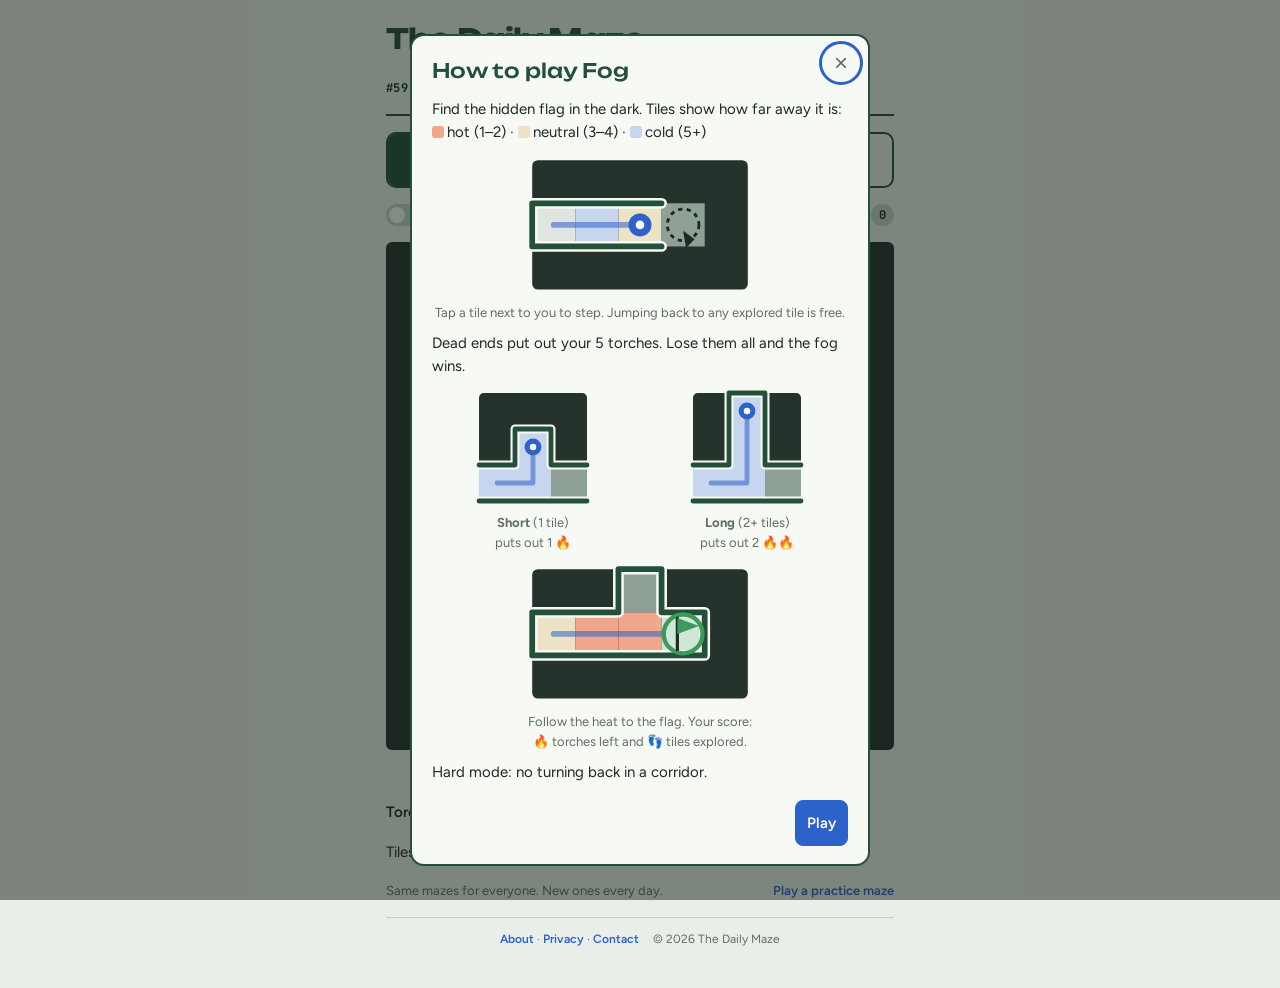
==== index.html @ 12179e70 "Trail: no fork stones; your last try stays on the board as a dashed line Fork circles still appear o" ====
<!doctype html>
<html lang="en">
<head>
<meta charset="utf-8">
<meta name="viewport" content="width=device-width,initial-scale=1,viewport-fit=cover">
<title>The Daily Maze</title>
<meta name="description" content="Two new maze puzzles every day: find the hidden flag in the fog, and the hidden trail in 6 tries. Free, no sign-up.">
<link rel="canonical" href="https://www.thedailymaze.com/">
<meta name="theme-color" content="#24503a">
<link rel="icon" href="favicon.svg" type="image/svg+xml">
<link rel="icon" href="favicon-32.png" type="image/png" sizes="32x32">
<link rel="apple-touch-icon" href="apple-touch-icon.png">
<link rel="manifest" href="site.webmanifest">
<meta property="og:type" content="website">
<meta property="og:site_name" content="The Daily Maze">
<meta property="og:title" content="The Daily Maze">
<meta property="og:description" content="Two new maze puzzles every day: Fog and Trail.">
<meta property="og:url" content="https://www.thedailymaze.com/">
<meta property="og:image" content="https://www.thedailymaze.com/og-image.png?v=2">
<meta property="og:image:width" content="1200">
<meta property="og:image:height" content="630">
<meta property="og:image:alt" content="The Daily Maze: two small boards, Fog (find the hidden flag) and Trail (find the hidden trail)">
<meta name="twitter:card" content="summary_large_image">
<style>:root{color-scheme:light;box-sizing:border-box;padding-top:env(safe-area-inset-top,0px);padding-bottom:env(safe-area-inset-bottom,0px)}html{scroll-padding-top:env(safe-area-inset-top,0px)}body{margin:0;padding:0;font:14px -apple-system,BlinkMacSystemFont,sans-serif;background:#fff;color:#000}img{max-width:100%}[hidden]:not([hidden=until-found i]){display:none!important}</style>
<link rel="preload" href="/fonts/figtree-latin-400-normal.woff2" as="font" type="font/woff2" crossorigin>
<link rel="preload" href="/fonts/unbounded-latin-700-normal.woff2" as="font" type="font/woff2" crossorigin>
<link rel="stylesheet" href="/fonts/fonts.css">
<style>
/* Layout: one narrow play column, a hedge-maze board as the centerpiece, controls and guess log stacked beneath */
:root {
  --bg: #e9eee8;
  --panel: #f7f9f5;
  --ink: #1b2a24;
  --muted: #5e6f66;
  --grid: #c3cec6;
  --hedge: #24503a;
  --route: #2c62c9;
  --hit: #3d9a5b;
  --hit-soft: #cfe8d5;
  --near: #c99a1c;
  --near-soft: #f3e4b4;
  --miss: #8b9a91;
  --miss-soft: #d9e0db;
  --bad: #c2463b;
  --fog: #26332d;
  --glimpse: #8fa197;
  --alt: #7d5fd0;
  --alt-soft: #e2daf6;
  --wrong: #dd7230;
  --wrong-soft: #ffc994;
  --partial: #e3a63b;
  --hot: #f2a68a;
  --neutral: #ece2c6;
  --scrim: rgba(18, 28, 23, 0.5);
  --start: #dfe5e0;
  --cold: #c6d6ee;
  --font-display: "Unbounded", "Arial Black", system-ui, sans-serif;
  --font-body: "Figtree", system-ui, -apple-system, "Segoe UI", sans-serif;
  --font-data: "JetBrains Mono", ui-monospace, "SFMono-Regular", Menlo, monospace;
}
@media (prefers-color-scheme: dark) {
  :root:not([data-theme="light"]) {
    --bg: #101613; --panel: #19221d; --ink: #e2eae4; --muted: #93a59a; --grid: #34433a;
    --hedge: #8fcaa2; --route: #6c9dff; --hit: #4fb46e; --hit-soft: #1f4029; --near: #e2b845;
    --near-soft: #47391a; --miss: #66766c; --miss-soft: #28322c; --bad: #e86a5f; --fog: #070a08; --glimpse: #3a4a40; --alt: #a58cf0; --alt-soft: #3a2f5a; --wrong: #f08a45; --wrong-soft: #a34f0f; --partial: #e6b04f; --hot: #7a2f1c; --neutral: #4d4733; --cold: #1f3350; --start: #55635a; --scrim: rgba(0, 0, 0, 0.65); color-scheme: dark;
  }
}
:root[data-theme="dark"] {
  --bg: #101613; --panel: #19221d; --ink: #e2eae4; --muted: #93a59a; --grid: #34433a;
  --hedge: #8fcaa2; --route: #6c9dff; --hit: #4fb46e; --hit-soft: #1f4029; --near: #e2b845;
  --near-soft: #47391a; --miss: #66766c; --miss-soft: #28322c; --bad: #e86a5f; --fog: #070a08; --glimpse: #3a4a40; --alt: #a58cf0; --alt-soft: #3a2f5a; --wrong: #f08a45; --wrong-soft: #a34f0f; --partial: #e6b04f; --hot: #7a2f1c; --neutral: #4d4733; --cold: #1f3350; --start: #55635a; --scrim: rgba(0, 0, 0, 0.65); color-scheme: dark;
}
* { box-sizing: border-box; }
html, button { touch-action: manipulation; } /* no double-tap zoom, so quick taps register */
body { background: var(--bg); color: var(--ink); font-family: var(--font-body); font-size: 15px; line-height: 1.5; }
.wrap { max-width: 540px; margin: 0 auto; padding-inline: 16px; padding-block: 18px 40px; display: flex; flex-direction: column; gap: 16px; }
.top { display: flex; align-items: baseline; justify-content: space-between; gap: 12px; flex-wrap: wrap; border-bottom: 2px solid var(--hedge); padding-bottom: 10px; }
.brand { font-family: var(--font-display); font-weight: 700; font-size: 28px; letter-spacing: -0.02em; margin: 0; color: var(--hedge); }
.meta { font-family: var(--font-data); font-size: 12px; color: var(--muted); letter-spacing: 0.04em; text-transform: uppercase; }
.meta b { color: var(--ink); }
.modes { display: grid; grid-template-columns: 1fr 1fr; gap: 0; border: 2px solid var(--hedge); border-radius: 10px; overflow: hidden; }
.modes button { font: inherit; font-weight: 600; padding: 10px 8px; border: 0; background: transparent; color: var(--ink); cursor: pointer; display: flex; flex-direction: column; align-items: center; gap: 0; line-height: 1.2; }
.modes button small { font-weight: 400; color: var(--muted); font-size: 12px; }
.modes button[aria-selected="true"] { background: var(--hedge); color: var(--bg); }
.modes button[aria-selected="true"] small { color: var(--bg); opacity: .8; }
.modes button + button { border-left: 2px solid var(--hedge); }
.board-wrap { position: relative; width: 100%; }
.boardbar { display: flex; justify-content: flex-end; align-items: center; gap: 8px; margin: 0 0 6px; font-size: 13px; color: var(--muted); }
.boardbar .len { margin-right: 0; }
canvas { display: block; width: 100%; height: auto; aspect-ratio: 1; max-width: 100%; touch-action: none; border-radius: 6px; cursor: pointer; }
.status { font-size: 15px; min-height: 24px; display: flex; justify-content: space-between; gap: 10px; flex-wrap: wrap; align-items: baseline; }
.status .hint { color: var(--muted); font-size: 13px; }
.num { font-family: var(--font-data); font-variant-numeric: tabular-nums; font-weight: 700; }
.controls { display: flex; gap: 8px; flex-wrap: wrap; }
.btn { font: inherit; font-weight: 600; font-size: 14px; padding: 9px 14px; border-radius: 8px; border: 1.5px solid var(--grid); background: var(--panel); color: var(--ink); cursor: pointer; }
.btn:hover:not(:disabled) { border-color: var(--hedge); }
.btn.primary { background: var(--route); border-color: var(--route); color: #fff; margin-left: auto; }
.btn:disabled { opacity: .45; cursor: not-allowed; }
button:focus-visible, summary:focus-visible { outline: 3px solid var(--route); outline-offset: 2px; }
.meter { flex: 1 1 200px; display: flex; flex-direction: column; gap: 4px; }
.lanterns { display: inline-flex; gap: 6px; align-items: center; font-weight: 600; }
.lan { font-size: 18px; line-height: 1; display: inline-block; }
.lan.out { filter: grayscale(1); opacity: .3; }
/* a torch that just burned flickers, then goes dark */
.lan.flicker { animation: lanFlicker 0.9s ease-out forwards; }
@keyframes lanFlicker {
  0% { filter: none; opacity: 1; transform: scale(1.15); }
  20% { filter: grayscale(1); opacity: .3; transform: scale(1); }
  35% { filter: none; opacity: 1; }
  55% { filter: grayscale(1); opacity: .3; }
  70% { filter: none; opacity: .7; }
  100% { filter: grayscale(1); opacity: .3; }
}
@media (prefers-reduced-motion: reduce) { .lan.flicker { animation: none; } }
.guesses { list-style: none; margin: 0; padding: 0; display: flex; flex-direction: column; align-items: center; gap: 5px; }
.guesses li { display: flex; padding: 3px; border-radius: 8px; cursor: pointer; border: 2px solid transparent; }
.guesses li.blank { cursor: default; }
.guesses li.sel { border-color: var(--route); }
.forks { display: flex; flex-wrap: wrap; justify-content: center; gap: 4px; min-width: 0; }
.fk { width: 36px; height: 36px; flex: none; border-radius: 50%; display: grid; place-items: center; font-family: var(--font-data); font-size: 11px; font-weight: 700; color: var(--panel); background: var(--miss); }
.fk { font-size: 15px; }
.fk.n { color: var(--muted); }
.fk.g { background: var(--hit); } .fk.x { background: var(--partial); } .fk.n { background: transparent; box-shadow: inset 0 0 0 3px var(--muted); }
.guesses li { align-items: center; gap: 10px; }
.len { font-family: var(--font-data); font-size: 12px; font-weight: 700; padding: 2px 8px; border-radius: 999px; background: var(--grid); color: var(--ink); margin-right: 6px; white-space: nowrap; }
.len.ok { background: var(--hit); color: var(--panel); } .len.over { background: var(--wrong); color: var(--panel); }
.turns { font-family: var(--font-data); font-size: 12px; color: var(--muted); min-width: 64px; }
.rowkey { text-align: center; font-size: 13px; color: var(--muted); margin: 4px 0 8px; }
.rowkey .key { vertical-align: -1px; }
.fin { width: 28px; height: 36px; flex: none; display: grid; place-items: center; color: var(--muted); opacity: .45; }
.fin svg { width: 22px; height: 26px; } .fin.on { color: var(--hit); opacity: 1; } .fin.empty { opacity: .2; }
.fk.cur { background: var(--route); }
.fk.empty { background: transparent; box-sizing: border-box; border: 2px dashed var(--grid); }
.legend { display: flex; gap: 6px 14px; flex-wrap: wrap; justify-content: center; font-size: 13px; color: var(--muted); }
.legend span { display: inline-flex; align-items: center; }
.dashkey { width: 22px; height: 10px; margin-right: 4px; color: var(--muted); }
.row { display: flex; gap: 8px; align-items: center; flex-wrap: wrap; }
.copied { font-size: 13px; color: var(--hit); }
details { background: var(--panel); border-radius: 10px; padding: 10px 14px; }
summary { cursor: pointer; font-weight: 600; }
details p, details ul { margin: 8px 0 0; color: var(--ink); }
details ul { padding-left: 18px; }
.key { display: inline-block; width: 12px; height: 12px; border-radius: 3px; vertical-align: -1px; margin-right: 4px; }
.foot { display: flex; justify-content: space-between; align-items: center; gap: 10px; flex-wrap: wrap; font-size: 13px; color: var(--muted); }
.sitefoot { display: flex; flex-wrap: wrap; justify-content: center; gap: 2px 14px; text-align: center; font-size: 12px; color: var(--muted); padding-top: 12px; border-top: 1px solid var(--grid); }
.sitefoot a { color: var(--route); font-weight: 600; text-decoration: none; }
.sitefoot a:hover { text-decoration: underline; }
.linkbtn { font: inherit; background: none; border: 0; color: var(--route); cursor: pointer; padding: 0; font-weight: 600; }
.tester { display: flex; flex-direction: column; gap: 8px; background: var(--panel); border-radius: 10px; padding: 10px 14px; font-size: 13px; }
.tester-label { color: var(--muted); }
.modal { position: fixed; inset: 0; z-index: 10; background: var(--scrim); display: flex; align-items: center; justify-content: center;
  padding: max(16px, env(safe-area-inset-top, 0px)) 16px max(16px, env(safe-area-inset-bottom, 0px)); }
.modal-card { position: relative; background: var(--panel); color: var(--ink); border-radius: 14px; border: 2px solid var(--hedge);
  max-width: 460px; width: 100%; max-height: 100%; overflow-y: auto; padding: 20px 20px 18px; display: flex; flex-direction: column; gap: 10px; }
.modal-card h2 { font-family: var(--font-display); font-size: 20px; font-weight: 500; margin: 0 28px 2px 0; color: var(--hedge); }
.howto p, .howto ul { margin: 0; } .howto { display: flex; flex-direction: column; gap: 10px; } .howto ul { padding-left: 18px; }
.howfig { margin: 0; display: flex; flex-direction: column; gap: 6px; }
.howfig svg { display: block; width: 100%; max-width: 230px; height: auto; margin: 0 auto; }
.howfig figcaption { font-size: 13px; color: var(--muted); text-align: center; text-wrap: balance; }
.howfig figcaption .key { vertical-align: -1px; }
.key.round { border-radius: 50%; } .key.hollow { background: transparent; box-shadow: inset 0 0 0 2px var(--muted); }
.howfig svg text { font-family: var(--font-body); }
.heat-intro { text-wrap: pretty; }
.heat { white-space: nowrap; font-size: clamp(11px, calc((100vw - 80px) / 19.5), 15px); }
@media (max-width: 340px) { .heat { white-space: normal; font-size: 12px; } .heat > span { white-space: nowrap; } }
.heat .key { margin-right: 3px; }
.nw { white-space: nowrap; }
.howfig-row { display: grid; grid-template-columns: 1fr 1fr; gap: 12px; }
.howfig-row svg { max-width: 120px; }
.modal-x { position: absolute; top: 10px; right: 10px; width: 34px; height: 34px; border-radius: 50%; border: 0; background: transparent; color: var(--muted); font-size: 24px; line-height: 1; cursor: pointer; }
.modal-x:hover { color: var(--ink); }
.share { margin: 0; font-family: var(--font-data); font-size: 14px; white-space: pre-wrap; background: var(--bg); padding: 12px; border-radius: 8px; overflow-x: auto; }
.result-btn { margin-left: 0; align-self: center; }
.modal-play { margin: 6px 0 0; align-self: stretch; padding: 11px; font-size: 15px; }
.top-right { display: flex; align-items: center; gap: 12px; flex-wrap: wrap; }
.chip { font: inherit; font-size: 13px; font-weight: 600; padding: 5px 12px; border-radius: 999px; border: 1.5px solid var(--hedge); background: transparent; color: var(--hedge); cursor: pointer; }
.chip[aria-expanded="true"] { background: var(--hedge); color: var(--bg); }
.settings { display: flex; align-items: center; justify-content: space-between; gap: 12px; flex-wrap: wrap; font-size: 14px; }
.toggle { display: inline-flex; align-items: center; gap: 10px; cursor: pointer; font-weight: 600; }
.toggle input { position: absolute; opacity: 0; width: 1px; height: 1px; }
.toggle .track { width: 38px; height: 22px; border-radius: 11px; background: var(--grid); position: relative; transition: background .15s; flex: none; }
.toggle .track::after { content: ""; position: absolute; top: 3px; left: 3px; width: 16px; height: 16px; border-radius: 50%; background: var(--panel); transition: transform .15s; }
.toggle input:checked + .track { background: var(--route); }
.toggle input:checked + .track::after { transform: translateX(16px); }
.toggle input:focus-visible + .track { outline: 3px solid var(--route); outline-offset: 2px; }
.toggle input:disabled + .track { opacity: .5; }
.settings .note { color: var(--muted); font-size: 13px; flex-basis: 100%; }
.settings .boardbar { margin: 0; }
.stats { background: var(--panel); border: 2px solid var(--hedge); border-radius: 10px; padding: 14px; display: flex; flex-direction: column; gap: 14px; }
.stats h2 { font-family: var(--font-display); font-size: 16px; font-weight: 500; margin: 0; }
.tiles { display: grid; grid-template-columns: repeat(4, 1fr); gap: 8px; text-align: center; }
.tiles div { display: flex; flex-direction: column; gap: 2px; }
.tiles .num { font-size: 26px; line-height: 1.1; }
.routecmp { display: grid; grid-template-columns: 1fr 1fr; gap: 8px; text-align: center; }
.routecmp div { display: flex; flex-direction: column; gap: 2px; padding: 4px 0; }
.routecmp .best .num { color: var(--hit); }
.routecmp { border-top: 1px solid var(--grid); padding-top: 10px; }
.routecmp .num { font-family: var(--font-data); font-size: 30px; font-weight: 700; line-height: 1.1; }
.routecmp span:last-child { font-size: 11px; color: var(--muted); text-transform: uppercase; letter-spacing: .06em; }
.tiles span:last-child { font-size: 11px; color: var(--muted); text-transform: uppercase; letter-spacing: .06em; }
.dist { display: flex; flex-direction: column; gap: 4px; }
.dist-row { display: grid; grid-template-columns: 16px 1fr; gap: 8px; align-items: center; font-family: var(--font-data); font-size: 12px; }
.dist-row i { display: block; height: 18px; min-width: 22px; border-radius: 3px; background: var(--grid); color: var(--ink); font-style: normal; text-align: right; padding-right: 6px; line-height: 18px; font-weight: 700; }
.dist-row.today i { background: var(--hit); color: #fff; }
@media (prefers-reduced-motion: reduce) { .toggle .track, .toggle .track::after { transition: none; } }
</style>
<script data-goatcounter="https://parthshah93.goatcounter.com/count" async src="https://gc.zgo.at/count.js"></script>
</head>
<body>

<div class="wrap">
  <header class="top">
    <h1 class="brand">The Daily Maze</h1>
    <div class="top-right">
      <div class="meta" id="meta"></div>
      <button class="chip" id="howBtn">How to play</button>
      <button class="chip" id="statsBtn" aria-expanded="false" aria-controls="stats">Stats</button>
    </div>
  </header>

  <section class="stats" id="stats" hidden>
    <h2 id="statsTitle">Trail stats</h2>
    <div class="tiles">
      <div><span class="num" id="stPlayed">0</span><span>Played</span></div>
      <div><span class="num" id="stWin">0</span><span>Win %</span></div>
      <div><span class="num" id="stStreak">0</span><span>Streak</span></div>
      <div><span class="num" id="stMax">0</span><span>Best streak</span></div>
    </div>
    <span class="tester-label" id="stDistLabel">Tries to solve</span>
    <div class="dist" id="stDist"></div>
  </section>

  <nav class="modes" role="tablist" aria-label="Game mode">
    <button id="tab-fog" role="tab" aria-selected="true" data-mode="fog">Fog<small>Find the hidden flag</small></button>
    <button id="tab-path" role="tab" aria-selected="false" data-mode="path">Trail<small>Find the hidden trail</small></button>
  </nav>

  <div class="settings" id="pathSettings">
    <label class="toggle" for="hardToggle">
      <input type="checkbox" id="hardToggle">
      <span class="track" aria-hidden="true"></span>
      Hard mode
    </label>
    <div class="boardbar" id="boardbar"><span id="barLabel">Trail length</span><b class="len" id="tileCount"></b></div>
    <span class="note" id="hardNote">No orange tiles or fork marks.</span>
  </div>

  <section class="board-wrap">
    <canvas id="board" aria-label="Maze board" tabindex="0"></canvas>
  </section>

  <div class="legend" id="fogLegend" hidden>
    <span><span class="key" style="background:var(--hot)"></span>Hot: flag 1–2 tiles away</span>
    <span><span class="key" style="background:var(--neutral)"></span>Neutral: 3–4</span>
    <span><span class="key" style="background:var(--cold)"></span>Cold: 5+</span>
  </div>

  <div class="legend" id="pathLegend">
    <span><span class="key" style="background:var(--hit-soft);outline:1px solid var(--hit)"></span>On trail</span>
    <span id="legOrange"><span class="key" style="background:var(--wrong-soft);outline:1px solid var(--wrong)"></span>Off trail</span>
    <span id="legLast"><svg class="dashkey" viewBox="0 0 22 10" aria-hidden="true"><path d="M2 5 H20" stroke="currentColor" stroke-width="2.4" stroke-dasharray="4 3" stroke-linecap="round"/></svg>Last try</span>
    <span><span class="key" style="background:var(--hedge)"></span>Wall</span>
  </div>

  <div class="controls" id="fogControls" hidden>
    <div class="meter">
      <div class="status"><span class="lanterns" id="lanterns" aria-label="Torches left"></span></div>
    </div>
  </div>

  <div class="status" id="status"></div>

  <div class="controls" id="pathControls">
    <button class="btn" id="undoBtn">Undo</button>
    <button class="btn" id="clearBtn">Clear</button>
    <button class="btn primary" id="submitBtn" disabled>Submit trail</button>
  </div>

  <ol class="guesses" id="guesses"></ol>
  <div class="rowkey" id="rowKey">Each circle is a fork. On the board, it appears once you reach it:<br><span style="white-space:nowrap"><span class="key round" style="background:var(--hit)"></span>right way · <span class="key round" style="background:var(--partial)"></span>wrong way · <span class="key round hollow"></span>not reached</span><span id="rowTip"><br>Tap a row to see that try on the board.</span></div>

  <button class="btn primary result-btn" id="resultBtn" hidden>Show result</button>


  <div class="foot">
    <span id="footNote">Same mazes for everyone. New ones every day.</span>
    <button class="linkbtn" id="practiceBtn">Play a practice maze</button>
  </div>
  <div class="tester" id="tester" hidden>
    <button class="btn" id="newPracticeBtn">New practice maze</button>
  </div>
  <footer class="sitefoot"><span><a href="/about/">About</a> · <a href="/privacy/">Privacy</a> · <a href="mailto:support@thedailymaze.com?subject=The%20Daily%20Maze%20feedback">Contact</a></span><span>© 2026 The Daily Maze</span></footer>
</div>
  <div class="modal" id="resultModal" hidden role="dialog" aria-modal="true" aria-labelledby="resultTitle">
    <div class="modal-card">
      <button class="modal-x" id="resultClose" aria-label="Close">×</button>
      <h2 id="resultTitle"></h2>
      <div class="tiles" id="resultStats">
        <div><span class="num" id="rsPlayed">0</span><span>Played</span></div>
        <div><span class="num" id="rsWin">0</span><span>Win %</span></div>
        <div><span class="num" id="rsStreak">0</span><span>Streak</span></div>
        <div><span class="num" id="rsMax">0</span><span>Best streak</span></div>
      </div>
      <div class="routecmp" id="routeCompare" hidden>
        <div><span class="num" id="rcYou"></span><span>Tiles you explored</span></div>
        <div class="best"><span class="num" id="rcBest"></span><span>Shortest route</span></div>
      </div>
      <pre id="shareText" class="share"></pre>
      <div class="row">
        <button class="btn primary" id="shareBtn">Copy result</button>
        <span class="copied" id="copied" hidden>Copied to clipboard</span>
      </div>
      <button class="btn modal-play" id="resultOk">See the board</button>
    </div>
  </div>
  <div class="modal" id="howModal" hidden role="dialog" aria-modal="true" aria-label="How to play">
    <div class="modal-card">
      <button class="modal-x" id="howClose" aria-label="Close">×</button>
    <section class="howto" id="howPath">
      <h2 id="howTitlePath">How to play Trail</h2>
      <p>Find the hidden trail to the flag in 6 tries. It has 5 forks, the spots where you must pick the right way.</p>
      <figure class="howfig">
        <svg viewBox="0 0 160 100" role="img" aria-label="Drawing a trail from the blue dot to the flag across a maze whose walls are invisible">
          <rect x="5" y="5" width="150" height="90" rx="3" fill="var(--panel)" stroke="var(--hedge)" stroke-width="3.5"/><path d="M35 5 V95" stroke="var(--grid)" stroke-dasharray="3 4"/><path d="M65 5 V95" stroke="var(--grid)" stroke-dasharray="3 4"/><path d="M95 5 V95" stroke="var(--grid)" stroke-dasharray="3 4"/><path d="M125 5 V95" stroke="var(--grid)" stroke-dasharray="3 4"/><path d="M5 35 H155" stroke="var(--grid)" stroke-dasharray="3 4"/><path d="M5 65 H155" stroke="var(--grid)" stroke-dasharray="3 4"/><polyline points="20,20 50,20 80,20 80,50 80,80 110,80 140,80" fill="none" stroke="var(--route)" stroke-width="5" stroke-linecap="round" stroke-linejoin="round" opacity=".9" /><circle cx="20" cy="20" r="7" fill="var(--route)"/><path d="M136 90 V70" stroke="var(--ink)" stroke-width="2.2" stroke-linecap="round"/><path d="M136 70 L149 75 L136 80 Z" fill="var(--hit)"/>
        </svg>
        <figcaption>The length changes daily. Match the counter, like <b class="len ok">7 / 7 tiles</b> here. <b>Walls are invisible.</b></figcaption>
      </figure>
      <figure class="howfig">
        <svg viewBox="0 0 160 100" role="img" aria-label="After a try: green tiles up to the fork where it went the wrong way, orange tiles where it went, the walls around every tile it walked, and the try itself as a dashed line"><rect x="5" y="5" width="150" height="90" rx="3" fill="var(--panel)" stroke="var(--hedge)" stroke-width="3.5"/><rect x="5" y="5" width="30" height="30" fill="var(--hit-soft)"/><rect x="35" y="5" width="30" height="30" fill="var(--hit-soft)"/><rect x="65" y="5" width="30" height="30" fill="var(--hit-soft)"/><rect x="65" y="35" width="30" height="30" fill="var(--wrong-soft)"/><rect x="65" y="65" width="30" height="30" fill="var(--wrong-soft)"/><path d="M35 5 V95" stroke="var(--grid)" stroke-dasharray="3 4"/><path d="M65 5 V95" stroke="var(--grid)" stroke-dasharray="3 4"/><path d="M95 5 V95" stroke="var(--grid)" stroke-dasharray="3 4"/><path d="M125 5 V95" stroke="var(--grid)" stroke-dasharray="3 4"/><path d="M5 35 H155" stroke="var(--grid)" stroke-dasharray="3 4"/><path d="M5 65 H155" stroke="var(--grid)" stroke-dasharray="3 4"/><polyline points="20,20 50,20 80,20 80,50 80,80 110,80 140,80" fill="none" stroke="var(--muted)" stroke-width="3.5" stroke-dasharray="5 5" stroke-linecap="round" stroke-linejoin="round" opacity=".9"/><path d="M5 35 H35 M65 35 V95 M95 35 V65 M95 65 V95" stroke="var(--panel)" stroke-width="7.5" stroke-linecap="round"/><path d="M5 35 H35 M65 35 V95 M95 35 V65 M95 65 V95" stroke="var(--hedge)" stroke-width="4" stroke-linecap="round"/><circle cx="20" cy="20" r="7" fill="var(--route)"/><path d="M136 90 V70" stroke="var(--ink)" stroke-width="2.2" stroke-linecap="round"/><path d="M136 70 L149 75 L136 80 Z" fill="var(--hit)"/></svg>
        <figcaption><span class="nw"><span class="key" style="background:var(--hit)"></span>Green is</span> how far you got. <span class="nw"><span class="key" style="background:var(--wrong)"></span>Orange is</span> off the trail. You see the walls around every tile you walked, and your last try stays as a dashed line.</figcaption>
      </figure>
      <figure class="howfig">
        <svg viewBox="0 0 160 134" role="img" aria-label="The same try as above, with the hidden trail shown. The trail has 5 numbered forks. The try goes the right way at fork 1, the wrong way at fork 2, and nothing after that counts: green, amber, empty, empty, empty."><rect x="5" y="5" width="150" height="90" rx="3" fill="var(--panel)" stroke="var(--hedge)" stroke-width="3.5"/><path d="M35 5 V95" stroke="var(--grid)" stroke-dasharray="3 4"/><path d="M65 5 V95" stroke="var(--grid)" stroke-dasharray="3 4"/><path d="M95 5 V95" stroke="var(--grid)" stroke-dasharray="3 4"/><path d="M125 5 V95" stroke="var(--grid)" stroke-dasharray="3 4"/><path d="M5 35 H155" stroke="var(--grid)" stroke-dasharray="3 4"/><path d="M5 65 H155" stroke="var(--grid)" stroke-dasharray="3 4"/><polyline points="50,20 50,50" fill="none" stroke="var(--muted)" stroke-width="3" stroke-dasharray="2 4" stroke-linecap="round"/><polyline points="110,20 140,20" fill="none" stroke="var(--muted)" stroke-width="3" stroke-dasharray="2 4" stroke-linecap="round"/><polyline points="110,50 140,50" fill="none" stroke="var(--muted)" stroke-width="3" stroke-dasharray="2 4" stroke-linecap="round"/><polyline points="20,20 50,20 80,20 110,20 110,50 110,80 140,80" fill="none" stroke="var(--hit)" stroke-width="11" stroke-linecap="round" stroke-linejoin="round" opacity=".35"/><polyline points="20,20 50,20 80,20 80,50 80,80 110,80 140,80" fill="none" stroke="var(--route)" stroke-width="4" stroke-linecap="round" stroke-linejoin="round"/><circle cx="20" cy="20" r="6.5" fill="var(--route)"/><path d="M136 90 V70" stroke="var(--ink)" stroke-width="2.2" stroke-linecap="round"/><path d="M136 70 L149 75 L136 80 Z" fill="var(--hit)"/><circle cx="50" cy="20" r="7.5" fill="var(--hit)" stroke="var(--panel)" stroke-width="1.5"/><text x="50" y="23.6" font-size="10" font-weight="700" text-anchor="middle" fill="#fff">1</text><circle cx="80" cy="20" r="7.5" fill="var(--partial)" stroke="var(--panel)" stroke-width="1.5"/><text x="80" y="23.6" font-size="10" font-weight="700" text-anchor="middle" fill="#fff">2</text><circle cx="110" cy="20" r="7.5" fill="var(--panel)" stroke="var(--muted)" stroke-width="2"/><text x="110" y="23.6" font-size="10" font-weight="700" text-anchor="middle" fill="var(--muted)">3</text><circle cx="110" cy="50" r="7.5" fill="var(--panel)" stroke="var(--muted)" stroke-width="2"/><text x="110" y="53.6" font-size="10" font-weight="700" text-anchor="middle" fill="var(--muted)">4</text><circle cx="110" cy="80" r="7.5" fill="var(--panel)" stroke="var(--muted)" stroke-width="2"/><text x="110" y="83.6" font-size="10" font-weight="700" text-anchor="middle" fill="var(--muted)">5</text><circle cx="36" cy="114" r="8" fill="var(--hit)"/><text x="36" y="117.6" font-size="10" font-weight="700" text-anchor="middle" fill="#fff">1</text><circle cx="54" cy="114" r="8" fill="var(--partial)"/><text x="54" y="117.6" font-size="10" font-weight="700" text-anchor="middle" fill="#fff">2</text><circle cx="72" cy="114" r="7.5" fill="none" stroke="var(--muted)" stroke-width="2"/><text x="72" y="117.6" font-size="10" font-weight="700" text-anchor="middle" fill="var(--muted)">3</text><circle cx="90" cy="114" r="7.5" fill="none" stroke="var(--muted)" stroke-width="2"/><text x="90" y="117.6" font-size="10" font-weight="700" text-anchor="middle" fill="var(--muted)">4</text><circle cx="108" cy="114" r="7.5" fill="none" stroke="var(--muted)" stroke-width="2"/><text x="108" y="117.6" font-size="10" font-weight="700" text-anchor="middle" fill="var(--muted)">5</text><g opacity=".5"><path d="M122 122 V106" stroke="var(--muted)" stroke-width="1.8" stroke-linecap="round"/><path d="M122 106 L132 110 L122 114 Z" fill="var(--muted)"/></g></svg>
        <figcaption>Each circle is a fork:<br><span style="white-space:nowrap"><span class="key round" style="background:var(--hit)"></span>right way · <span class="key round" style="background:var(--partial)"></span>wrong way · <span class="key round hollow"></span>not reached</span><br>The flag lights up when you finish. Tap a row to see that try.</figcaption>
      </figure>
      <p>Hard mode: no orange tiles or fork marks.</p>
    </section>
    <section class="howto" id="howFog" hidden>
      <h2 id="howTitleFog">How to play Fog</h2>
      <p class="heat-intro">Find the hidden flag in the dark. Tiles show how far away it is:<br><span class="heat"><span><span class="key" style="background:var(--hot)"></span>hot (1–2)</span> · <span><span class="key" style="background:var(--neutral)"></span>neutral (3–4)</span> · <span><span class="key" style="background:var(--cold)"></span>cold (5+)</span></span></p>
      <figure class="howfig">
        <svg viewBox="0 0 160 100" role="img" aria-label="Moving: your explored tiles light up with their heat, and you tap the next tile to step onto it">
          <rect x="5" y="5" width="150" height="90" rx="4" fill="var(--fog)"/>
          <rect x="5" y="35" width="30" height="30" fill="var(--start)"/><rect x="35" y="35" width="30" height="30" fill="var(--cold)"/><rect x="65" y="35" width="30" height="30" fill="var(--neutral)"/><rect x="95" y="35" width="30" height="30" fill="var(--glimpse)"/>
          <path d="M5 35 H95 M5 65 H95 M5 35 V65" stroke="var(--panel)" stroke-width="7.5" stroke-linecap="round" fill="none"/><path d="M5 35 H95 M5 65 H95 M5 35 V65" stroke="var(--hedge)" stroke-width="4" stroke-linecap="round" fill="none"/>
          <path d="M20 50 H80" stroke="var(--route)" stroke-width="4" stroke-linecap="round" opacity=".55"/>
          <circle cx="80" cy="50" r="8" fill="var(--route)"/><circle cx="80" cy="50" r="3.0" fill="var(--panel)"/>
          <circle cx="110" cy="50" r="11" fill="none" stroke="var(--ink)" stroke-width="2" stroke-dasharray="3 3"/>
          <path d="M112 66 l-2 -12 l8 6 z" fill="var(--ink)"/>
        </svg>
        <figcaption>Tap a tile next to you to step. Jumping back to any explored tile is free.</figcaption>
      </figure>
      <p>Dead ends put out your 5 torches. Lose them all and the fog wins.</p>
      <div class="howfig-row">
        <figure class="howfig">
          <svg viewBox="0 0 100 100" role="img" aria-label="Short dead end: one tile off the corridor">
            <rect x="5" y="5" width="90" height="90" rx="4" fill="var(--fog)"/>
            <rect x="5" y="65" width="30" height="30" fill="var(--cold)"/><rect x="35" y="65" width="30" height="30" fill="var(--cold)"/><rect x="65" y="65" width="30" height="30" fill="var(--glimpse)"/><rect x="35" y="35" width="30" height="30" fill="var(--cold)"/>
            <path d="M20 80 H50 V50" stroke="var(--route)" stroke-width="4" stroke-linecap="round" stroke-linejoin="round" fill="none" opacity=".55"/>
            <path d="M5 65 H35 M65 65 H95 M5 95 H95 M35 35 H65 M35 35 V65 M65 35 V65" stroke="var(--panel)" stroke-width="7.5" stroke-linecap="round" fill="none"/><path d="M5 65 H35 M65 65 H95 M5 95 H95 M35 35 H65 M35 35 V65 M65 35 V65" stroke="var(--hedge)" stroke-width="4" stroke-linecap="round" fill="none"/>
            <circle cx="50" cy="50" r="7" fill="var(--route)"/><circle cx="50" cy="50" r="2.7" fill="var(--panel)"/>
          </svg>
          <figcaption><b>Short</b> (1 tile)<br><span class="nw">puts out 1 🔥</span></figcaption>
        </figure>
        <figure class="howfig">
          <svg viewBox="0 0 100 100" role="img" aria-label="Long dead end: a corridor two tiles deep off the main path, ending in a wall">
            <rect x="5" y="5" width="90" height="90" rx="4" fill="var(--fog)"/>
            <rect x="5" y="65" width="30" height="30" fill="var(--cold)"/><rect x="35" y="65" width="30" height="30" fill="var(--cold)"/><rect x="65" y="65" width="30" height="30" fill="var(--glimpse)"/><rect x="35" y="35" width="30" height="30" fill="var(--cold)"/><rect x="35" y="5" width="30" height="30" fill="var(--cold)"/>
            <path d="M5 65 H35 M65 65 H95 M5 95 H95 M35 5 H65 M35 5 V65 M65 5 V65" stroke="var(--panel)" stroke-width="7.5" stroke-linecap="round" fill="none"/><path d="M5 65 H35 M65 65 H95 M5 95 H95 M35 5 H65 M35 5 V65 M65 5 V65" stroke="var(--hedge)" stroke-width="4" stroke-linecap="round" fill="none"/>
            <path d="M20 80 H50 V20" stroke="var(--route)" stroke-width="4" stroke-linecap="round" stroke-linejoin="round" fill="none" opacity=".55"/>
            <circle cx="50" cy="20" r="7" fill="var(--route)"/><circle cx="50" cy="20" r="2.7" fill="var(--panel)"/>
          </svg>
          <figcaption><b>Long</b> (2+ tiles)<br><span class="nw">puts out 2 🔥🔥</span></figcaption>
        </figure>
      </div>
      <figure class="howfig">
        <svg viewBox="0 0 160 100" role="img" aria-label="Finding the flag: a neutral tile 3 away, then hot tiles 2 and 1 away (with an unexplored side path), and the flag's tile lights up green">
          <rect x="5" y="5" width="150" height="90" rx="4" fill="var(--fog)"/>
          <rect x="5" y="35" width="30" height="30" fill="var(--neutral)"/><rect x="35" y="35" width="30" height="30" fill="var(--hot)"/><rect x="65" y="35" width="30" height="30" fill="var(--hot)"/><rect x="95" y="35" width="30" height="30" fill="var(--hit-soft)"/><rect x="65" y="5" width="30" height="30" fill="var(--glimpse)"/>
          <path d="M5 35 H65 M95 35 H125 M5 65 H125 M125 35 V65 M5 35 V65 M65 5 V35 M95 5 V35 M65 5 H95" stroke="var(--panel)" stroke-width="7.5" stroke-linecap="round" fill="none"/><path d="M5 35 H65 M95 35 H125 M5 65 H125 M125 35 V65 M5 35 V65 M65 5 V35 M95 5 V35 M65 5 H95" stroke="var(--hedge)" stroke-width="4" stroke-linecap="round" fill="none"/>
          <path d="M20 50 H96" stroke="var(--route)" stroke-width="4" stroke-linecap="round" opacity=".55"/>
          <circle cx="110" cy="50" r="13.5" fill="none" stroke="var(--hit)" stroke-width="3"/>
          <path d="M106 61 V39" stroke="var(--ink)" stroke-width="2.2" stroke-linecap="round"/>
          <path d="M106 39 L121 44.5 L106 50 Z" fill="var(--hit)"/>
        </svg>
        <figcaption>Follow the heat to the flag. Your score: 🔥 torches left and 👣 tiles explored.</figcaption>
      </figure>
      <p>Hard mode: no turning back in a corridor.</p>
    </section>
      <button class="btn primary modal-play" id="howOk">Play</button>
    </div>
  </div>

<script>
(function () {
  // ---------- seeded randomness ----------
  function rngFrom(str) {
    let h = 1779033703 ^ str.length;
    for (let i = 0; i < str.length; i++) { h = Math.imul(h ^ str.charCodeAt(i), 3432918353); h = (h << 13) | (h >>> 19); }
    let a = h >>> 0;
    return function () {
      a |= 0; a = (a + 0x6D2B79F5) | 0;
      let t = Math.imul(a ^ (a >>> 15), 1 | a);
      t = (t + Math.imul(t ^ (t >>> 7), 61 | t)) ^ t;
      return ((t ^ (t >>> 14)) >>> 0) / 4294967296;
    };
  }
  // N E S W
  const DIRS = [
    { b: 1, dx: 0, dy: -1, o: 4 }, { b: 2, dx: 1, dy: 0, o: 8 },
    { b: 4, dx: 0, dy: 1, o: 1 }, { b: 8, dx: -1, dy: 0, o: 2 }
  ];

  function genMaze(W, H, rng, extra) {
    const open = new Uint8Array(W * H), seen = new Uint8Array(W * H);
    const st = [0]; seen[0] = 1;
    while (st.length) {
      const c = st[st.length - 1], x = c % W, y = (c / W) | 0, nb = [];
      for (const d of DIRS) {
        const nx = x + d.dx, ny = y + d.dy;
        if (nx >= 0 && ny >= 0 && nx < W && ny < H && !seen[ny * W + nx]) nb.push(d);
      }
      if (!nb.length) { st.pop(); continue; }
      const d = nb[Math.floor(rng() * nb.length)], n = (y + d.dy) * W + x + d.dx;
      open[c] |= d.b; open[n] |= d.o; seen[n] = 1; st.push(n);
    }
    let added = 0, tries = 0;
    while (added < extra && tries++ < 1000) {
      const x = Math.floor(rng() * W), y = Math.floor(rng() * H), d = DIRS[Math.floor(rng() * 4)];
      const nx = x + d.dx, ny = y + d.dy;
      if (nx < 0 || ny < 0 || nx >= W || ny >= H) continue;
      const c = y * W + x;
      if (open[c] & d.b) continue;
      open[c] |= d.b; open[ny * W + nx] |= d.o; added++;
    }
    return open;
  }
  function bfs(open, W, H, s, t) {
    const prev = new Int32Array(W * H).fill(-1); prev[s] = s;
    const q = [s];
    for (let qi = 0; qi < q.length; qi++) {
      const c = q[qi]; if (c === t) break;
      const x = c % W, y = (c / W) | 0;
      for (const d of DIRS) {
        if (!(open[c] & d.b)) continue;
        const n = (y + d.dy) * W + x + d.dx;
        if (prev[n] !== -1) continue;
        prev[n] = c; q.push(n);
      }
    }
    const path = []; let c = t;
    while (c !== s) { path.push(c); c = prev[c]; }
    path.push(s); return path.reverse();
  }
  function dirIndex(a, b, W) {
    const ax = a % W, ay = (a / W) | 0, bx = b % W, by = (b / W) | 0;
    for (let i = 0; i < 4; i++) if (ax + DIRS[i].dx === bx && ay + DIRS[i].dy === by) return i;
    return -1;
  }
  const edgeKey = (a, b) => a < b ? a + "-" + b : b + "-" + a;

  // ---------- date + storage ----------
  const now = new Date();
  const pad2 = n => String(n).padStart(2, "0");
  const dateKey = now.getFullYear() + "-" + pad2(now.getMonth() + 1) + "-" + pad2(now.getDate());
  const puzzleNo = Math.max(1, Math.floor((Date.UTC(now.getFullYear(), now.getMonth(), now.getDate()) - Date.UTC(2026, 9, 9)) / 864e5) + 1); // launch day, Oct 9 2026, is #1
  const dateLabel = now.toLocaleDateString(undefined, { weekday: "short", month: "short", day: "numeric" });
  // Path v5: routes are 6 straight lines. Older Path saves no longer match the rules.
  const STORE = "mazedle-path34-" + dateKey;
  const FOG_STORE = "mazedle-fog13-" + dateKey;
  const STATS_STORE = "mazedle-stats2";
  const HARD_PREF = "mazedle-hard";
  const FOG_HARD_PREF = "mazedle-foghard";
  function readJSON(k) { try { return JSON.parse(localStorage.getItem(k)); } catch (e) { return null; } }
  function writeJSON(k, v) { try { localStorage.setItem(k, JSON.stringify(v)); } catch (e) {} }
  function loadSave() { return { path: readJSON(STORE), fog: readJSON(FOG_STORE) }; }
  function writeSave() {
    if (practice) return;
    writeJSON(STORE, { guesses: P.guesses, hard: P.hard });
    writeJSON(FOG_STORE, { hist: F.hist, hard: F.hard });
  }

  // ---------- stats ----------
  const dayNum = k => { const [y, m, d] = k.split("-").map(Number); return Math.round(Date.UTC(y, m - 1, d) / 864e5); };
  const FOG_STATS = "mazedle-fogstats";
  function saveResult(store, entry) {
    const s = readJSON(store) || { history: {} };
    if (s.history[dateKey]) return;
    s.history[dateKey] = entry;
    writeJSON(store, s);
  }
  // Path: g = tries used. Fog: g = lanterns remaining.
  function recordResult() { if (!practice && P.done) saveResult(STATS_STORE, { won: P.won, g: P.won ? P.guesses.length : 0, hard: P.hard }); }
  function recordFogResult() { if (!practice && F.done) saveResult(FOG_STATS, { won: F.won, g: F.won ? Math.max(0, 5 - F.deadEnds.length) : 0 }); }
  // buckets: the values shown as bars, in display order (Trail: 1..6 tries; Fog: 5..1 lanterns remaining)
  function computeStats(store, buckets) {
    const h = (readJSON(store) || { history: {} }).history;
    const keys = Object.keys(h).sort();
    const played = keys.length, wins = keys.filter(k => h[k].won).length;
    const dist = buckets.map(() => 0);
    keys.forEach(k => { const i = buckets.indexOf(h[k].g); if (h[k].won && i >= 0) dist[i]++; });
    let max = 0, run = 0, prev = null;
    keys.forEach(k => {
      const n = dayNum(k);
      if (h[k].won) { run = (prev !== null && n === prev + 1 && run > 0) ? run + 1 : 1; } else run = 0;
      prev = n; if (run > max) max = run;
    });
    let cur = 0, n = dayNum(dateKey);
    if (!h[dateKey]) n -= 1; // today not played yet: streak still alive from yesterday
    const byNum = {}; keys.forEach(k => byNum[dayNum(k)] = h[k]);
    while (byNum[n] && byNum[n].won) { cur++; n--; }
    return { played, winPct: played ? Math.round(wins / played * 100) : 0, cur, max, dist, today: h[dateKey] };
  }

  // ---------- game state ----------
  const MAX_GUESSES = 6;
  let practice = false, mode = "fog"; // Fog is shown first
  let P, F;

  // ----- daily difficulty (never shown to the player) -----
  // Like Wordle, there is no weekly pattern: each day's difficulty level is picked at random (but the same for everyone).
  // tier = where the start and flag can go (0: opposite corners, 1: flag on an edge, 2: both on edges).
  // pct = how hard a maze to take from the day's most deceptive candidates (rated by a simulated player).
  const LEVELS = [
    { name: "Easy", tier: 0, pct: 0.55 },
    { name: "Medium", tier: 1, pct: 0.68 },
    { name: "Hard", tier: 1, pct: 0.78 },
    { name: "Harder", tier: 2, pct: 0.88 },
    { name: "Hardest", tier: 2, pct: 0.97 }
  ];
  const dailyLevel = key => Math.floor(rngFrom(key + "|difficulty")() * LEVELS.length);
  const CANDIDATES = 8000; // mazes checked per day for 5 well-spaced forks, no short wrong ways and a 3-way fork
  const THREE_WAY = 1;     // at least this many forks offer 3 ways to go
  const MIN_BRANCH = 2;    // every wrong way at a fork runs at least this many tiles before it dead-ends
  const SIZE = 7;          // the Trail board is always 7x7
  const RATE_TOP = 60;     // how many of the toughest-looking candidates the simulated player tries each day
  const FORKS = 5;         // like Wordle's 5 letters: every path has exactly 5 forks
  const FORK_GAP = 2;      // forks sit at least this many steps apart along the trail, so they spread out
  const MIN_TRAIL = 16;    // the trail is at least this many tiles, so it crosses much of the board
  const MIN_QUADRANTS = 3; // forks land in at least 3 of the board's 4 quarters

  function distanceToPath(open, W, H, solSet) {
    const dist = new Int16Array(W * H).fill(-1), q = [];
    solSet.forEach(c => { dist[c] = 0; q.push(c); });
    for (let qi = 0; qi < q.length; qi++) {
      const c = q[qi], x = c % W, y = (c / W) | 0;
      for (const d of DIRS) {
        if (!(open[c] & d.b)) continue;
        const n = (y + d.dy) * W + x + d.dx;
        if (dist[n] !== -1) continue;
        dist[n] = dist[c] + 1; q.push(n);
      }
    }
    return dist;
  }
  function pickEnds(rng, tier, W, H) {
    const N = W * H, corners = [0, W - 1, N - W, N - 1];
    const edge = []; for (let i = 0; i < N; i++) { const x = i % W, y = (i / W) | 0; if (x === 0 || y === 0 || x === W - 1 || y === H - 1) edge.push(i); }
    const man = (a, b) => Math.abs(a % W - b % W) + Math.abs(((a / W) | 0) - ((b / W) | 0));
    const pick = arr => arr[Math.floor(rng() * arr.length)];
    if (tier === 0) { const s = pick(corners); return [s, N - 1 - s]; }
    if (tier === 1) { const s = pick(corners); return [s, pick(edge.filter(e => man(s, e) >= 7 && corners.indexOf(e) < 0))]; }
    for (;;) { const s = pick(edge), e = pick(edge); if (man(s, e) >= 6 && corners.indexOf(s) < 0) return [s, e]; }
  }
  // Heuristic difficulty: long paths, steps that move away from the flag, and deep dead ends that act as decoys.
  function scoreMaze(m) {
    const { W, sol, exit, dist } = m;
    const man = a => Math.abs(a % W - exit % W) + Math.abs(((a / W) | 0) - ((exit / W) | 0));
    let away = 0; for (let i = 1; i < sol.length; i++) if (man(sol[i]) > man(sol[i - 1])) away++;
    let deep = 0, maxD = 0; for (let i = 0; i < dist.length; i++) { if (dist[i] >= 3) deep++; if (dist[i] > maxD) maxD = dist[i]; }
    return (sol.length - 1) + 2 * away + 0.25 * deep + 0.5 * maxD;
  }
  // Kruskal's method makes branchier mazes than the corridor builder.
  function kruskalMaze(W, H, rng) {
    const N = W * H, open = new Uint8Array(N), parent = new Int32Array(N);
    for (let i = 0; i < N; i++) parent[i] = i;
    // Edges encoded as cell * 2 + (0 = east, 1 = south), in the same order as before, then shuffled.
    let ne = 0; const edges = new Int32Array(2 * N);
    for (let i = 0; i < N; i++) { if (i % W < W - 1) edges[ne++] = i * 2; if (i < N - W) edges[ne++] = i * 2 + 1; }
    for (let i = ne - 1; i > 0; i--) { const j = Math.floor(rng() * (i + 1)); const t = edges[i]; edges[i] = edges[j]; edges[j] = t; }
    for (let k = 0; k < ne; k++) {
      const c = edges[k] >> 1, south = edges[k] & 1, n = south ? c + W : c + 1;
      let ra = c; while (parent[ra] !== ra) ra = parent[ra] = parent[parent[ra]];
      let rb = n; while (parent[rb] !== rb) rb = parent[rb] = parent[parent[rb]];
      if (ra === rb) continue;
      parent[ra] = rb;
      if (south) { open[c] |= 4; open[n] |= 1; } else { open[c] |= 2; open[n] |= 8; }
    }
    return open;
  }
  // A fork is any spot on the trail (the start counts, but daily trails never fork there; the flag doesn't) where an opening leads off the trail,
  // even a one-tile nub, so every place the player could go another way counts.
  function findForks(open, sol, W, H) {
    const solSet = new Set(sol), idx = [];
    for (let i = 0; i < sol.length - 1; i++) {
      const c = sol[i], x = c % W, y = (c / W) | 0;
      if (DIRS.some(d => (open[c] & d.b) && !solSet.has((y + d.dy) * W + x + d.dx))) idx.push(i);
    }
    return idx;
  }
  // Forks spread over the board: no two touch (not even corner to corner) and they cover at least 3 quarters.
  function forksSpread(m) {
    const pts = m.forks.map(si => [m.sol[si] % m.W, (m.sol[si] / m.W) | 0]);
    for (let i = 0; i < pts.length; i++) for (let j = i + 1; j < pts.length; j++)
      if (Math.max(Math.abs(pts[i][0] - pts[j][0]), Math.abs(pts[i][1] - pts[j][1])) < 2) return false;
    return new Set(pts.map(([x, y]) => (x < m.W / 2 ? 0 : 1) + (y < m.H / 2 ? 0 : 2))).size >= MIN_QUADRANTS;
  }
  // How many forks offer 3 ways to go (the most a square tile allows after arriving from one side).
  function threeWayForks(m) {
    return m.forks.filter(si => { const c = m.sol[si], k = DIRS.filter(d => m.open[c] & d.b).length; return (si === 0 ? k : k - 1) >= 3; }).length;
  }
  // Shortest wrong way on the trail: for each opening off the trail, how deep that side branch goes.
  function minBranch(open, sol, W) {
    const S = new Set(sol), nb = c => DIRS.filter(d => open[c] & d.b).map(d => (((c / W) | 0) + d.dy) * W + (c % W) + d.dx);
    let mn = Infinity;
    for (let i = 0; i < sol.length - 1; i++) for (const n of nb(sol[i])) {
      if (S.has(n)) continue;
      let best = 1; const st = [[n, sol[i], 1]];
      while (st.length) { const [c, p, dep] = st.pop(); if (dep > best) best = dep; for (const m of nb(c)) if (m !== p && !S.has(m)) st.push([m, c, dep + 1]); }
      if (best < mn) mn = best;
    }
    return mn;
  }
  // Simulated player used only to rate mazes: it heads for the flag along the cheapest route the board suggests,
  // treating known path cells as cheap, unknown cells as normal, and avoiding gray cells and walls it has found.
  function simTries(m, rng) {
    const { W, H } = m, N = W * H, cell = new Map(), edge = new Map(), MAXT = 15;
    for (let t = 1; t <= MAXT; t++) {
      const cost = new Float64Array(N);
      for (let c = 0; c < N; c++) { const st = cell.get(c); cost[c] = (st === "g" || st === "y" ? 0.25 : st === "x" ? 1e6 : 1) + rng() * 0.3; }
      const dist = new Float64Array(N).fill(Infinity), prev = new Int32Array(N).fill(-1), done = new Uint8Array(N);
      dist[m.start] = 0;
      for (;;) {
        let u = -1, best = Infinity;
        for (let c = 0; c < N; c++) if (!done[c] && dist[c] < best) { best = dist[c]; u = c; }
        if (u < 0 || u === m.exit) break;
        done[u] = 1;
        const x = u % W, y = (u / W) | 0;
        for (const d of DIRS) {
          const nx = x + d.dx, ny = y + d.dy;
          if (nx < 0 || ny < 0 || nx >= W || ny >= H) continue;
          const v = ny * W + nx;
          if (edge.get(edgeKey(u, v)) === "wall") continue;
          if (dist[u] + cost[v] < dist[v]) { dist[v] = dist[u] + cost[v]; prev[v] = u; }
        }
      }
      const r = []; let c = m.exit;
      while (c !== -1) { r.push(c); if (c === m.start) break; c = prev[c]; }
      r.reverse();
      if (r.length === m.sol.length && r.every((v, i) => v === m.sol[i])) return t;
      let p = 0; while (p + 1 < r.length && p + 1 < m.sol.length && r[p + 1] === m.sol[p + 1]) p++;
      r.forEach((v, i) => { const st = !m.solSet.has(v) ? "x" : i <= p ? "g" : "y"; const old = cell.get(v); if (!old || old === "x" || (old === "y" && st === "g")) cell.set(v, st); });
      for (let i = 1; i < r.length; i++) { const d = dirIndex(r[i - 1], r[i], W); edge.set(edgeKey(r[i - 1], r[i]), (m.open[r[i - 1]] & DIRS[d].b) ? "open" : "wall"); }
    }
    return MAXT + 1;
  }
  // Reshape a maze to add a 3-way fork without changing the trail: open a wall beside a 2-way fork (off the trail),
  // then close one passage elsewhere on the loop that creates, so the maze still has exactly one route between
  // any two tiles. Keeps the result only if it still has 5 forks, no short wrong ways, and more 3-way forks.
  function addThreeWay(m, rng) {
    const { W, H, sol, solSet, start, exit } = m;
    const nbr = (open, c) => DIRS.filter(d => open[c] & d.b).map(d => (((c / W) | 0) + d.dy) * W + (c % W) + d.dx);
    const setEdge = (open, a, b, on) => { const d = DIRS[dirIndex(a, b, W)]; if (on) { open[a] |= d.b; open[b] |= d.o; } else { open[a] &= ~d.b; open[b] &= ~d.o; } };
    const treePath = (open, a, b) => { const prev = new Int32Array(W * H).fill(-1); prev[a] = a; const q = [a];
      for (let i = 0; i < q.length && q[i] !== b; i++) for (const n of nbr(open, q[i])) if (prev[n] < 0) { prev[n] = q[i]; q.push(n); }
      const p = []; for (let c = b; c !== a; c = prev[c]) p.push(c); p.push(a); return p.reverse(); };
    const before = threeWayForks(m);
    for (let attempt = 0; attempt < 40; attempt++) {
      const two = m.forks.filter(si => si > 0 && nbr(m.open, sol[si]).length === 3);
      if (!two.length) return false;
      const si = two[Math.floor(rng() * two.length)], c = sol[si], x = c % W, y = (c / W) | 0;
      const opts = DIRS.filter(d => !(m.open[c] & d.b) && x + d.dx >= 0 && y + d.dy >= 0 && x + d.dx < W && y + d.dy < H)
        .map(d => (y + d.dy) * W + x + d.dx).filter(n => !solSet.has(n));
      if (!opts.length) continue;
      const n = opts[Math.floor(rng() * opts.length)], loop = treePath(m.open, c, n), cut = [];
      for (let i = 1; i < loop.length - 1; i++) if (!(solSet.has(loop[i]) && solSet.has(loop[i + 1]))) cut.push([loop[i], loop[i + 1]]);
      if (!cut.length) continue;
      const open = m.open.slice(), [ra, rb] = cut[Math.floor(rng() * cut.length)];
      setEdge(open, c, n, true); setEdge(open, ra, rb, false);
      const sol2 = bfs(open, W, H, start, exit);
      if (sol2.length !== sol.length || sol2.some((v, i) => v !== sol[i])) continue;
      const forks = findForks(open, sol, W, H);
      if (forks.length !== FORKS || minBranch(open, sol, W) < MIN_BRANCH) continue;
      const m2 = Object.assign({}, m, { open, forks });
      if (threeWayForks(m2) > before) { m.open = open; m.forks = forks; return true; }
    }
    return false;
  }
  function buildPath(seed, spec) {
    const W = SIZE, H = SIZE, all = [];
    for (let i = 0; i < CANDIDATES; i++) {
      const rng = rngFrom(seed + "|path|" + i);
      const open = kruskalMaze(W, H, rng);
      const [start, exit] = pickEnds(rng, spec.tier, W, H);
      const sol = bfs(open, W, H, start, exit), solSet = new Set(sol);
      const m = { W, H, open, start, exit, sol, solSet, forks: findForks(open, sol, W, H) };
      // Every daily trail has exactly 5 forks, no short wrong ways, and at least one 3-way fork.
      if (m.forks.length !== FORKS || m.forks[0] === 0 || minBranch(open, sol, W) < MIN_BRANCH) continue;
      for (let k = 0; k < 3 && threeWayForks(m) < THREE_WAY; k++) if (!addThreeWay(m, rng)) break;
      if (threeWayForks(m) < THREE_WAY || m.forks[0] === 0) continue;
      if (m.forks.some((si, k) => k && si - m.forks[k - 1] < FORK_GAP)) continue;
      if (sol.length < MIN_TRAIL || !forksSpread(m)) continue;
      m.dist = distanceToPath(m.open, W, H, solSet); m.score = scoreMaze(m); all.push(m);
    }
    // Try another batch in the rare case none qualify.
    const cands = all;
    if (!cands.length) return buildPath(seed + "+", spec);
    // Take the toughest-looking candidates, have a simulated player try each a few times,
    // and pick the day's maze by how many tries it actually needed. This finds deceptive mazes.
    cands.sort((a, b) => a.score - b.score);
    const top = cands.slice(-RATE_TOP), rr = rngFrom("rate|" + seed);
    top.forEach(c => { let t = 0; for (let k = 0; k < 3; k++) t += simTries(c, rr); c.simTries = t / 3; });
    top.sort((a, b) => a.simTries - b.simTries || a.score - b.score);
    const m = top[Math.min(top.length - 1, Math.floor(spec.pct * top.length))];
    return Object.assign(m, { guesses: [], cur: [m.start], done: false, won: false, sel: -1, hard: false,
      edges: new Map(), cellStat: new Map() });
  }
  // Fog: a 9x9 corridor maze with 3 loops and at least 10 dead ends. You start in the middle; the flag is hidden
  // somewhere at least 12 steps away. Each new tile you enter shows whether it is closer to the flag in a straight line.
  function buildFog(seed) {
    const W = 9, H = 9, start = ((H / 2) | 0) * W + ((W / 2) | 0);
    let rng, open;
    const nbrs = (open, c) => DIRS.filter(d => open[c] & d.b).map(d => (((c / W) | 0) + d.dy) * W + (c % W) + d.dx);
    // Same depth rule as the game: walk back from a dead end along corridor tiles until a junction or the start.
    const depthOf = (open, c) => { let depth = 1, prev = c, cur = nbrs(open, c)[0];
      while (cur !== start && nbrs(open, cur).length === 2) { const next = nbrs(open, cur).find(v => v !== prev); prev = cur; cur = next; depth++; }
      return depth; };
    let fromStart, q0;
    for (let i = 0; i < 400; i++) {
      rng = rngFrom(seed + "|fog|" + i); open = genMaze(W, H, rng, 3);
      fromStart = new Int16Array(W * H).fill(-1); q0 = [start]; fromStart[start] = 0;
      for (let qi = 0; qi < q0.length; qi++) for (const n of nbrs(open, q0[qi])) if (fromStart[n] < 0) { fromStart[n] = fromStart[q0[qi]] + 1; q0.push(n); }
      let dead = 0, unfair = false;
      for (let c = 0; c < W * H; c++) {
        if (c === start || nbrs(open, c).length !== 1) continue;
        dead++;
        // No dead end on your first step, and no long dead end two steps from the start.
        if (fromStart[c] === 1 || (fromStart[c] === 2 && depthOf(open, c) >= 2)) unfair = true;
      }
      if (dead >= 10 && !unfair) break;
    }
    const far = []; for (let c = 0; c < W * H; c++) if (fromStart[c] >= 12) far.push(c);
    const exit = far.length ? far[Math.floor(rng() * far.length)] : q0[q0.length - 1];
    const sol = bfs(open, W, H, start, exit);
    const toFlag = new Int16Array(W * H).fill(-1), q = [exit]; toFlag[exit] = 0;
    for (let qi = 0; qi < q.length; qi++) {
      const c = q[qi], x = c % W, y = (c / W) | 0;
      for (const d of DIRS) { if (!(open[c] & d.b)) continue; const n = (y + d.dy) * W + x + d.dx; if (toFlag[n] < 0) { toFlag[n] = toFlag[c] + 1; q.push(n); } }
    }
    const par = sol.length - 1;
    return { W, H, open, start, exit, sol, toFlag, par, hist: [start], visited: new Set([start]), heat: new Map(), deadEnds: [], deadTiles: [], done: false, won: false };
  }
  // Straight-line closeness: warmer if the new cell is nearer the flag than the cell you came from.
  // Heat map: hot within 2 tiles of the flag, neutral within 4, cold beyond (straight line, ignoring walls).
  // One step changes the distance by at most 1 tile, so hot and cold tiles can never touch.
  const heatOf = c => { const d = Math.sqrt(crow(c, F.exit, F.W)); return d <= 2 ? "h" : d <= 4 ? "n" : "c"; };
  const crow = (a, b, W) => { const dx = a % W - b % W, dy = ((a / W) | 0) - ((b / W) | 0); return dx * dx + dy * dy; };

  const isOpenStep = (a, b) => { const d = dirIndex(a, b, P.W); return d >= 0 && !!(P.open[a] & DIRS[d].b); };
  // How many cells from the start your route follows the hidden path exactly (index of the last matching cell).
  function prefixEnd(route) {
    let p = 0; while (p + 1 < route.length && p + 1 < P.sol.length && route[p + 1] === P.sol[p + 1]) p++;
    return p;
  }
  // One circle per fork, in order from start to flag. Only the part of your try before its first mistake counts:
  // g = you reached this fork and went the right way; x = you reached this fork and went the wrong way;
  // n = you didn't reach this fork before your first mistake. Reaching the flag is shown separately (a flag).
  function forkRow(route) {
    const solved = isSolved(route), p = solved ? P.sol.length - 1 : prefixEnd(route), FK = P.forks;
    return FK.map((si, k) => {
      if (si > p) return "n";
      return si === p ? "x" : "g";
    });
  }
  // Solved means your route is exactly the hidden path.
  const isSolved = route => route.length === P.sol.length && route.every((c, i) => c === P.sol[i]);
  // On the maze, each try only shows what happened up to its first mistake: tiles along the hidden trail turn green,
  // the tile you stepped onto by mistake turns orange if you could really walk there, and if that step went
  // through a wall, only the wall appears. Nothing after your first mistake is shown. A tile keeps its best color across tries.
  const RANK = { x: 1, y: 2, g: 3 };
  function evalGuess(route) {
    const solved = isSolved(route), p = solved ? route.length - 1 : prefixEnd(route);
    P.offAt = solved ? -1 : route[p];
    const mark = (c, st) => { if (!P.cellStat.has(c) || RANK[st] > RANK[P.cellStat.get(c)]) P.cellStat.set(c, st); };
    for (let i = 0; i <= p; i++) mark(route[i], "g");
    for (let i = 1; i <= p; i++) P.edges.set(edgeKey(route[i - 1], route[i]), "open");
    if (!solved && p + 1 < route.length) {
      // Follow your wrong turn: every tile you walk onto off the trail turns orange, until your try runs into a
      // wall (which appears) or ends. Through a wall, you only learn about the wall, not what lies beyond it.
      // Hard mode shows no orange: only a wall hit right where you went wrong.
      if (P.hard) { if (!isOpenStep(route[p], route[p + 1])) P.edges.set(edgeKey(route[p], route[p + 1]), "wall"); }
      else for (let i = p; i + 1 < route.length; i++) {
        const a = route[i], b = route[i + 1], open = isOpenStep(a, b);
        P.edges.set(edgeKey(a, b), open ? "open" : "wall");
        if (!open || P.solSet.has(b)) break;
        mark(b, "x");
      }
    }
    // You see the walls around every tile you've walked onto (green or orange), so each try maps part of the
    // maze and the right way at a fork can be worked out. (Hard mode has no orange, so only green tiles.)
    P.cellStat.forEach((st, c) => {
      const x = c % P.W, y = (c / P.W) | 0;
      DIRS.forEach(d => {
        const nx = x + d.dx, ny = y + d.dy;
        if (nx < 0 || ny < 0 || nx >= P.W || ny >= P.H) return;
        const n = ny * P.W + nx, open = isOpenStep(c, n);
        P.edges.set(edgeKey(c, n), open ? "open" : "wall");
      });
    });
    return { won: solved };
  }
  function applyPathGuesses(list) {
    P.guesses = []; P.edges.clear(); P.cellStat.clear(); P.done = false; P.won = false; P.offAt = -1;
    for (const r of list) {
      const res = evalGuess(r);
      P.guesses.push(r);
      if (res.won) { P.done = true; P.won = true; break; }
      if (P.guesses.length >= MAX_GUESSES) { P.done = true; break; }
    }
    P.cur = [P.start];
  }
  // What a try's first mistake was, in plain words. The trail only branches at forks, so a try can only go wrong
  // two ways: the wrong way at a fork, or into a wall between forks.
  function mistakeText(route) {
    const p = prefixEnd(route), k = P.forks.indexOf(p), wall = !isOpenStep(route[p], route[p + 1]);
    if (k >= 0) return "You went the wrong way at fork " + (k + 1) + (wall ? ", into a wall" : "") + ". Try another way there.";
    const passed = P.forks.filter(si => si < p).length;
    return (passed ? "You hit a wall after fork " + passed : "You hit a wall before fork 1") + ". The trail turns before that wall.";
  }
  function guessSummary(r) {
    return { row: forkRow(r), won: isSolved(r) };
  }

  function applyFogHist(hist) {
    F.hist = [F.start]; F.visited = new Set([F.start]); F.heat = new Map(); F.deadEnds = []; F.deadTiles = []; F.done = false; F.won = false;
    for (let i = 1; i < hist.length; i++) if (!fogStep(hist[i], true)) break;
  }
  // Lanterns: every dead end you walk into burns one. When the 5th burns out, the fog wins.
  const LANTERNS = 5;
  const openings = c => DIRS.reduce((k, d) => k + (F.open[c] & d.b ? 1 : 0), 0);
  // How far into its corridor a dead end is: count tiles back to the nearest junction (or the start).
  function deadEndDepth(c) {
    let depth = 1, prev = c, cur = -1;
    const nb = t => DIRS.map(d => (F.open[t] & d.b) ? ((((t / F.W) | 0) + d.dy) * F.W + (t % F.W) + d.dx) : -1).filter(v => v >= 0);
    cur = nb(c)[0];
    while (cur !== F.start && openings(cur) === 2) { const next = nb(cur).find(v => v !== prev); prev = cur; cur = next; depth++; }
    return depth;
  }
  // Tie-breaker: new tiles explored beyond the shortest path to the flag (lower is better).
  // Fog result, two plain lines: torches left (how well you did) and tiles explored (how quickly).
  const torchesLeft = () => Math.max(0, LANTERNS - F.deadEnds.length);
  function torchLine() {
    const left = torchesLeft();
    return "🔥".repeat(left) + "⬛".repeat(LANTERNS - left) + " " + left + " torch" + (left === 1 ? "" : "es") + " left";
  }
  function stepsLine() {
    const explored = F.visited.size - 1;
    return "👣 " + explored + " tile" + (explored === 1 ? "" : "s") + " explored" + (F.won ? "" : " (flag not found)"); // no shortest route here: it would spoil the maze for anyone you share with
  }
  function fogStep(n, silent) {
    if (F.done) return false;
    const c = F.hist[F.hist.length - 1], d = dirIndex(c, n, F.W);
    if (d < 0 || !(F.open[c] & DIRS[d].b)) return false;
    const isNew = !F.visited.has(n);
    if (isNew) F.heat.set(n, heatOf(n));
    F.hist.push(n); F.visited.add(n);
    if (n === F.exit) { F.done = true; F.won = true; }
    else if (isNew && n !== F.start && openings(n) === 1) {
      // F.deadEnds is the list of burned lanterns: a short dead end burns one (yellow), a long one burns two (gray).
      if (deadEndDepth(n) === 1) F.deadEnds.push("y"); else F.deadEnds.push("x", "x");
      F.deadTiles.push({ c: n, cost: deadEndDepth(n) === 1 ? 1 : 2 }); // where the torches went out, for the board
      F.lastBurn = deadEndDepth(n) === 1 ? 1 : 2;
      if (F.deadEnds.length >= LANTERNS) F.done = true; // last lantern out: the fog wins
    }
    if (!silent) {
      writeSave();
      if (F.done) { recordFogResult(); openResult(); }
      render();
    }
    return true;
  }
  // Shortest walk from the current cell to `target` using only explored cells.
  function walkVisited(target) {
    const s = F.hist[F.hist.length - 1];
    if (s === target) return [];
    const prev = new Map([[s, s]]), q = [s];
    for (let qi = 0; qi < q.length; qi++) {
      const c = q[qi]; if (c === target) break;
      const x = c % F.W, y = (c / F.W) | 0;
      for (const d of DIRS) {
        if (!(F.open[c] & d.b)) continue;
        const n = (y + d.dy) * F.W + x + d.dx;
        if (!F.visited.has(n) || prev.has(n)) continue;
        prev.set(n, c); q.push(n);
      }
    }
    if (!prev.has(target)) return null;
    const path = []; let c = target;
    while (c !== s) { path.push(c); c = prev.get(c); }
    return path.reverse();
  }
  // Tap anywhere you've explored to travel there for free; tap an unexplored neighbor (drawn gray) to step into it.
  // Fog hard mode: once you're in a corridor (a tile with exactly 2 openings), you must keep going forward
  // until you reach a junction or a dead end. Returns the only allowed next tile, or -1 if you're free to move.
  function corridorForward() {
    if (!F.hard || F.hist.length < 2) return -1;
    const cur = F.hist[F.hist.length - 1], came = F.hist[F.hist.length - 2];
    if (cur === F.start || openings(cur) !== 2) return -1;
    const x = cur % F.W, y = (cur / F.W) | 0;
    for (const d of DIRS) { if (!(F.open[cur] & d.b)) continue; const n = (y + d.dy) * F.W + x + d.dx; if (n !== came) return n; }
    return -1;
  }
  const CORRIDOR_MSG = "Hard mode: you're in a corridor, so keep going until a junction or a dead end.";
  function fogGoto(target) {
    if (F.done) return;
    const fwd = corridorForward();
    if (fwd >= 0 && target !== fwd) { flash(CORRIDOR_MSG); return; }
    if (F.visited.has(target)) {
      const w = walkVisited(target);
      if (w && w.length) { w.forEach(n => fogStep(n, true)); writeSave(); render(); }
      return;
    }
    const x = target % F.W, y = (target / F.W) | 0;
    let best = null;
    for (let i = 0; i < 4; i++) {
      const nx = x - DIRS[i].dx, ny = y - DIRS[i].dy;
      if (nx < 0 || ny < 0 || nx >= F.W || ny >= F.H) continue;
      const nb = ny * F.W + nx;
      if (!F.visited.has(nb) || !(F.open[nb] & DIRS[i].b)) continue;
      const w = walkVisited(nb);
      if (w && (!best || w.length < best.length)) best = w;
    }
    if (!best) return;
    best.forEach(n => fogStep(n, true));
    fogStep(target, false);
  }

  function newGame(seed, saved, spec) {
    P = buildPath(seed, spec); F = buildFog(seed);
    P.hard = hardPref();
    if (saved && saved.path && Array.isArray(saved.path.guesses)) {
      if (saved.path.guesses.length) P.hard = !!saved.path.hard;
      applyPathGuesses(saved.path.guesses);
    }
    F.hard = readJSON(FOG_HARD_PREF) === true;
    if (saved && saved.fog && Array.isArray(saved.fog.hist)) {
      applyFogHist(saved.fog.hist);
      if (saved.fog.hist.length > 1) F.hard = !!saved.fog.hard;
    }
  }

  // ---------- path input ----------
  function pathTap(c, dragging) {
    if (P.done) return;
    const cur = P.cur, k = cur.indexOf(c);
    if (k >= 0) {
      if (dragging) { if (k === cur.length - 2) cur.pop(); }
      else cur.length = k + 1;
      render(); return;
    }
    const last = cur[cur.length - 1];
    if (last === P.exit) return;
    const d = dirIndex(last, c, P.W);
    if (d < 0) { if (!dragging) flash("Trails move one tile at a time. Tap a tile next to the end of your trail."); return; }
    if (P.edges.get(edgeKey(last, c)) === "wall") { flash("You can't step through a wall you've already found."); return; }
    cur.push(c); P.showLast = false; render();
  }
  function hardPref() { return readJSON(HARD_PREF) === true; }
  function submitPath() {
    if (P.done || P.cur.length < 2 || P.cur[P.cur.length - 1] !== P.exit) return;
    if (P.cur.length !== P.sol.length) { flash("Your trail is " + P.cur.length + " tiles. Today's trail is exactly " + P.sol.length + "."); return; }
    const route = P.cur.slice();
    const res = evalGuess(route);
    P.guesses.push(route);
    if (res.won) { P.done = true; P.won = true; }
    else if (P.guesses.length >= MAX_GUESSES) P.done = true;
    P.cur = [P.start]; P.sel = -1; P.showLast = true;
    writeSave();
    if (P.done) { recordResult(); openResult(); }
    render();
  }

  // ---------- drawing ----------
  const canvas = document.getElementById("board"), ctx = canvas.getContext("2d");
  let size = 400, M = 8;
  function resize() {
    const w = Math.min(canvas.parentElement.clientWidth, 540);
    const dpr = window.devicePixelRatio || 1;
    size = w; canvas.width = Math.round(w * dpr); canvas.height = Math.round(w * dpr);
    canvas.style.width = w + "px"; canvas.style.height = w + "px";
    ctx.setTransform(dpr, 0, 0, dpr, 0, 0);
    draw();
  }
  function tokens() {
    const s = getComputedStyle(document.documentElement), t = {};
    ["--panel", "--ink", "--muted", "--grid", "--hedge", "--route", "--hit", "--hit-soft", "--near", "--near-soft", "--miss", "--miss-soft", "--bad", "--fog", "--glimpse", "--alt", "--alt-soft", "--wrong", "--wrong-soft", "--partial", "--hot", "--neutral", "--cold", "--start", "--bg"].forEach(k => t[k.slice(2)] = s.getPropertyValue(k).trim());
    return t;
  }
  function geom(W) { const cs = (size - 2 * M) / W; return { cs, cx: i => M + (i % W + 0.5) * cs, cy: i => M + (((i / W) | 0) + 0.5) * cs }; }
  function wallSeg(i, d, W, cs) {
    const x = M + (i % W) * cs, y = M + ((i / W) | 0) * cs;
    if (d === 0) return [x, y, x + cs, y];
    if (d === 1) return [x + cs, y, x + cs, y + cs];
    if (d === 2) return [x, y + cs, x + cs, y + cs];
    return [x, y, x, y + cs];
  }
  function line(seg, color, w, dash) {
    ctx.beginPath(); ctx.strokeStyle = color; ctx.lineWidth = w; ctx.lineCap = "round"; ctx.setLineDash(dash || []);
    ctx.moveTo(seg[0], seg[1]); ctx.lineTo(seg[2], seg[3]); ctx.stroke(); ctx.setLineDash([]);
  }
  function polyline(cells, g, color, w, dash, alpha) {
    if (cells.length < 2) return;
    ctx.save(); ctx.globalAlpha = alpha == null ? 1 : alpha;
    ctx.beginPath(); ctx.strokeStyle = color; ctx.lineWidth = w; ctx.lineCap = "round"; ctx.lineJoin = "round"; ctx.setLineDash(dash || []);
    ctx.moveTo(g.cx(cells[0]), g.cy(cells[0]));
    for (let i = 1; i < cells.length; i++) ctx.lineTo(g.cx(cells[i]), g.cy(cells[i]));
    ctx.stroke(); ctx.restore();
  }
  function dot(i, g, r, color) { ctx.beginPath(); ctx.fillStyle = color; ctx.arc(g.cx(i), g.cy(i), r, 0, Math.PI * 2); ctx.fill(); }
  function flag(i, g, t, scale) {
    const x = g.cx(i), y = g.cy(i), s = g.cs * 0.26 * (scale || 1);
    ctx.strokeStyle = t.ink; ctx.lineWidth = 2; ctx.beginPath(); ctx.moveTo(x - s * 0.6, y + s * 1.1); ctx.lineTo(x - s * 0.6, y - s * 1.1); ctx.stroke();
    ctx.fillStyle = t.hit; ctx.beginPath(); ctx.moveTo(x - s * 0.6, y - s * 1.1); ctx.lineTo(x + s * 1.1, y - s * 0.55); ctx.lineTo(x - s * 0.6, y); ctx.closePath(); ctx.fill();
  }
  function drawAllWalls(G, t, g, color, w, alpha) {
    ctx.save(); ctx.globalAlpha = alpha;
    for (let i = 0; i < G.W * G.H; i++) for (let d = 0; d < 4; d++) {
      if (G.open[i] & DIRS[d].b) continue;
      if (d === 0 || d === 3 || (d === 1 && i % G.W === G.W - 1) || (d === 2 && ((i / G.W) | 0) === G.H - 1)) line(wallSeg(i, d, G.W, g.cs), color, w);
    }
    ctx.restore();
  }
  function draw() {
    if (!P || size < 40) return; // skip while the board is still being laid out
    const t = tokens();
    ctx.clearRect(0, 0, size, size);
    if (mode === "path") drawPath(t); else drawFog(t);
  }
  function drawPath(t) {
    const G = P, g = geom(G.W), cs = g.cs, N = G.W * G.H;
    ctx.fillStyle = t.panel; ctx.fillRect(0, 0, size, size);
    // Walked cells: green if on the hidden path, gray if not.
    G.cellStat.forEach((st, i) => {
      ctx.fillStyle = st === "g" ? t["hit-soft"] : st === "y" ? t["alt-soft"] : t["wrong-soft"];
      ctx.fillRect(M + (i % G.W) * cs + 1, M + ((i / G.W) | 0) * cs + 1, cs - 2, cs - 2);
    });
    // internal edges
    for (let i = 0; i < N; i++) {
      const x = i % G.W, y = (i / G.W) | 0;
      for (const d of [1, 2]) {
        if ((d === 1 && x === G.W - 1) || (d === 2 && y === G.H - 1)) continue;
        const n = i + (d === 1 ? 1 : G.W), k = G.edges.get(edgeKey(i, n)), seg = wallSeg(i, d, G.W, cs);
        if (k === "wall") line(seg, t.hedge, Math.max(4, cs * 0.1));
        else if (!k) line(seg, t.grid, 1, [3, 4]);
      }
    }
    if (G.done) drawAllWalls(G, t, g, t.hedge, Math.max(3, cs * 0.07), 0.35);
    ctx.strokeStyle = t.hedge; ctx.lineWidth = Math.max(4, cs * 0.1); ctx.strokeRect(M, M, size - 2 * M, size - 2 * M);
    if (G.done && !G.won) polyline(G.sol, g, t.hit, cs * 0.12, [cs * 0.15, cs * 0.15], 0.9);
    // Your last try (or the row you tapped) stays on the board as a dashed line. After the game, only a tapped row shows.
    const focus = G.sel >= 0 ? G.sel : G.guesses.length - 1;
    const shown = G.sel >= 0 ? G.guesses[G.sel] : G.done ? null : G.guesses[focus];
    if (shown) polyline(shown, g, t.muted, cs * 0.12, [cs * 0.12, cs * 0.12], 0.9);
    const route = G.done ? (G.won ? G.guesses[G.guesses.length - 1] : []) : G.cur;
    polyline(route, g, G.done ? t.hit : t.route, cs * 0.2, null, 0.95);
    // Forks the newest try (or the tapped row) reached show their numbered circle, colored like the result rows,
    // so the board never shows a fork you haven't found. Hard mode hides them. When the game is over, every fork shows.
    const row = G.guesses.length ? forkRow(G.guesses[focus]) : null, col = { g: t.hit, x: t.partial, n: t.panel };
    const reached = k => row && (G.done || (row[k] !== "n" && (isSolved(G.guesses[focus]) || G.forks[k] <= prefixEnd(G.guesses[focus]))));
    G.forks.forEach((si, k) => {
      const c = G.sol[si];
      if (reached(k) && (G.done || !G.hard)) {
        const r = cs * 0.24, x = g.cx(c), y = g.cy(c);
        ctx.setLineDash([]);
        ctx.beginPath(); ctx.arc(x, y, r, 0, Math.PI * 2); ctx.fillStyle = col[row[k]]; ctx.fill();
        ctx.lineWidth = Math.max(1.5, cs * (row[k] === "n" ? 0.045 : 0.035)); ctx.strokeStyle = row[k] === "n" ? t.muted : t.panel; ctx.stroke();
        ctx.fillStyle = row[k] === "n" ? t.muted : "#fff"; ctx.font = "700 " + Math.round(r * 1.2) + "px " + (getComputedStyle(document.body).fontFamily || "sans-serif");
        ctx.textAlign = "center"; ctx.textBaseline = "middle"; ctx.fillText(String(k + 1), x, y + r * 0.06);
      }
    });
    flag(G.exit, g, t);
    dot(G.start, g, cs * 0.2, t.route);
    if (!G.done && route.length > 1) { dot(route[route.length - 1], g, cs * 0.15, t.route); dot(route[route.length - 1], g, cs * 0.07, t.panel); }

  }
  function drawFog(t) {
    const G = F, g = geom(G.W), cs = g.cs, N = G.W * G.H;
    ctx.fillStyle = t.fog; ctx.fillRect(0, 0, size, size);
    const glimpsed = new Set();
    G.visited.forEach(c => {
      const x = c % G.W, y = (c / G.W) | 0;
      DIRS.forEach(d => { if (G.open[c] & d.b) glimpsed.add((y + d.dy) * G.W + x + d.dx); });
    });
    for (let i = 0; i < N; i++) {
      let fill = null;
      if (G.visited.has(i)) { const h = G.heat.get(i); fill = i === G.start ? t.start : h === "h" ? t.hot : h === "n" ? t.neutral : h === "c" ? t.cold : t.panel; }
      else if (glimpsed.has(i)) fill = t.glimpse; else if (G.done) fill = t.glimpse;
      if (!fill) continue;
      ctx.fillStyle = fill;
      ctx.fillRect(M + (i % G.W) * cs, M + ((i / G.W) | 0) * cs, cs + 0.5, cs + 0.5);
    }
    if (G.done) drawAllWalls(G, t, g, t.hedge, Math.max(2, cs * 0.06), 0.45);
    G.visited.forEach(c => { for (let d = 0; d < 4; d++) if (!(G.open[c] & DIRS[d].b)) line(wallSeg(c, d, G.W, cs), t.hedge, Math.max(3, cs * 0.1)); });
    if (G.done) polyline(G.sol, g, t.hit, cs * 0.1, [cs * 0.12, cs * 0.12], 0.85);
    polyline(G.hist, g, t.route, cs * 0.14, null, 0.55);
    // Burnt-out torches: a gray, put-out flame on the last tile of each dead end you walked into,
    // one for a short dead end and two for a long one.
    (G.deadTiles || []).forEach(({ c, cost }) => {
      // A put-out torch: a gray flame with a curled tip, side tongue and hollow core.
      const s = cs * 0.3, by = g.cy(c) + s * 0.7;
      const xs = cost === 1 ? [g.cx(c)] : [g.cx(c) - s * 0.42, g.cx(c) + s * 0.42];
      xs.forEach(x => {
        ctx.save(); ctx.translate(x, by); ctx.scale(s, s);
        ctx.beginPath();
        ctx.moveTo(0, 0);
        ctx.bezierCurveTo(-0.32, 0, -0.5, -0.22, -0.5, -0.48);
        ctx.bezierCurveTo(-0.5, -0.72, -0.34, -0.86, -0.3, -1.02);
        ctx.bezierCurveTo(-0.2, -0.92, -0.13, -0.86, -0.08, -0.8);
        ctx.bezierCurveTo(-0.06, -1.05, 0.08, -1.25, 0.2, -1.4);
        ctx.bezierCurveTo(0.32, -1.15, 0.5, -0.85, 0.5, -0.48);
        ctx.bezierCurveTo(0.5, -0.22, 0.32, 0, 0, 0);
        ctx.closePath();
        ctx.moveTo(0, -0.1);
        ctx.bezierCurveTo(0.12, -0.1, 0.2, -0.18, 0.2, -0.32);
        ctx.bezierCurveTo(0.2, -0.48, 0.1, -0.58, 0.02, -0.7);
        ctx.bezierCurveTo(-0.06, -0.58, -0.2, -0.5, -0.2, -0.32);
        ctx.bezierCurveTo(-0.2, -0.18, -0.12, -0.1, 0, -0.1);
        ctx.closePath();
        ctx.fillStyle = t.muted; ctx.fill("evenodd");
        ctx.lineJoin = "round"; ctx.lineWidth = Math.max(1, cs * 0.02) / s; ctx.strokeStyle = t.fog; ctx.stroke();
        ctx.restore();
      });
    });
    // The flag stays hidden until you find it or the run ends.
    const pos = G.hist[G.hist.length - 1];
    if (G.won) {
      // Found it: light the flag's tile green, ring it, and draw a bigger flag above your (smaller) marker.
      const x0 = M + (G.exit % G.W) * cs, y0 = M + ((G.exit / G.W) | 0) * cs;
      ctx.fillStyle = t["hit-soft"]; ctx.fillRect(x0 + 1, y0 + 1, cs - 2, cs - 2);
      ctx.beginPath(); ctx.strokeStyle = t.hit; ctx.lineWidth = Math.max(3, cs * 0.08); ctx.setLineDash([]);
      ctx.arc(g.cx(G.exit), g.cy(G.exit), cs * 0.46, 0, Math.PI * 2); ctx.stroke();
      dot(pos, g, cs * 0.14, t.route);
      flag(G.exit, g, t, 1.45);
    } else {
      if (G.done) flag(G.exit, g, t);
      dot(pos, g, cs * 0.26, t.route); dot(pos, g, cs * 0.1, t.panel);
    }
  }

  // ---------- pointer + keys ----------
  function cellAt(ev) {
    const G = mode === "path" ? P : F, r = canvas.getBoundingClientRect();
    const cs = (r.width - 2 * M * (r.width / size)) / G.W, m = M * (r.width / size);
    const x = Math.floor((ev.clientX - r.left - m) / cs), y = Math.floor((ev.clientY - r.top - m) / cs);
    if (x < 0 || y < 0 || x >= G.W || y >= G.H) return -1;
    return y * G.W + x;
  }
  let dragging = false, lastDragCell = -1;
  canvas.addEventListener("pointerdown", ev => {
    const c = cellAt(ev); if (c < 0) return;
    if (mode === "path") { dragging = true; lastDragCell = c; canvas.setPointerCapture(ev.pointerId); pathTap(c, false); }
    else fogGoto(c);
  });
  canvas.addEventListener("pointermove", ev => {
    if (!dragging || mode !== "path") return;
    const c = cellAt(ev); if (c < 0 || c === lastDragCell) return;
    lastDragCell = c; pathTap(c, true);
  });
  ["pointerup", "pointercancel"].forEach(e => canvas.addEventListener(e, () => { dragging = false; }));

  function moveDir(di) {
    const G = mode === "path" ? P : F;
    const from = mode === "path" ? P.cur[P.cur.length - 1] : F.hist[F.hist.length - 1];
    const x = from % G.W + DIRS[di].dx, y = ((from / G.W) | 0) + DIRS[di].dy;
    if (x < 0 || y < 0 || x >= G.W || y >= G.H) return;
    const n = y * G.W + x;
    if (mode === "path") { if (P.cur.length > 1 && P.cur[P.cur.length - 2] === n) { P.cur.pop(); render(); } else pathTap(n, false); }
    else { const fwd = corridorForward(); if (fwd >= 0 && n !== fwd) { flash(CORRIDOR_MSG); return; } fogStep(n, false); }
  }
  document.addEventListener("keydown", ev => {
    if (!$("howModal").hidden) { if (ev.key === "Escape") { ev.preventDefault(); closeHow(); } return; }
    if (!$("resultModal").hidden) { if (ev.key === "Escape") { ev.preventDefault(); closeResult(); } return; }
    const map = { ArrowUp: 0, ArrowRight: 1, ArrowDown: 2, ArrowLeft: 3, w: 0, d: 1, s: 2, a: 3 };
    if (ev.key in map) { ev.preventDefault(); moveDir(map[ev.key]); return; }
    if (mode === "path" && ev.key === "Enter") { ev.preventDefault(); submitPath(); }
    if (mode === "path" && ev.key === "Backspace") { ev.preventDefault(); undo(); }
  });
  function undo() { if (!P.done && P.cur.length > 1) { P.cur.pop(); render(); } }
  // Trail buttons act on the finger lifting, not only on "click": phones sometimes swallow the first click
  // (a double-tap-to-zoom guess, or the tap right after drawing), which made Submit need two taps.
  function onTap(el, fn) {
    let last = 0;
    el.addEventListener("pointerup", ev => { if (ev.pointerType === "mouse" || el.disabled) return; last = Date.now(); fn(); });
    el.addEventListener("click", () => { if (Date.now() - last < 700) return; fn(); });
  }
  onTap(document.getElementById("undoBtn"), undo);
  onTap(document.getElementById("clearBtn"), () => { if (!P.done) { P.cur = [P.start]; render(); } });
  onTap(document.getElementById("submitBtn"), submitPath);

  // ---------- UI ----------
  const $ = id => document.getElementById(id);
  let flashMsg = "", flashTimer = 0;
  function flash(msg) { flashMsg = msg; clearTimeout(flashTimer); flashTimer = setTimeout(() => { flashMsg = ""; render(); }, 1800); render(); }

  const FLAG_SVG = '<svg viewBox="0 0 22 26" aria-hidden="true"><path d="M5 24 V3" stroke="currentColor" stroke-width="2.4" stroke-linecap="round"/><path d="M5 3 L19 8.5 L5 14 Z" fill="currentColor"/></svg>';
  const SITE = "thedailymaze.com";
  function shareText() {
    const day = now.toLocaleDateString(undefined, { month: "short", day: "numeric" });
    const head = "The Daily Maze · " + (mode === "path" ? "Trail" : "Fog") + (practice ? " practice" : " · " + day) + ((mode === "path" ? P.hard : F.hard) ? " · Hard mode" : "");
    if (mode === "path") {
      // One line per try: a circle for each of the trail's 5 forks, plus a flag if that try reached it.
      const em = { g: "🟢", x: "🟡", n: "⚪" }, lines = [head];
      P.guesses.forEach(r => { const row = forkRow(r);
        lines.push(row.map(c => em[c]).join("") + (isSolved(r) ? "🏁" : "")); });
      lines.push(P.won ? "Solved on try " + P.guesses.length + " of " + MAX_GUESSES : "Not solved in " + MAX_GUESSES + " tries");
      lines.push(SITE);
      return lines.join("\n");
    }
    return head + "\n" + (F.won ? "🏁 found the flag" : "🌫️ lost in the fog") + "\n" + torchLine() + "\n" + stepsLine() + "\n" + SITE;
  }

  function render() {
    $("meta").innerHTML = practice ? "<b>Practice</b>" : "<b>#" + puzzleNo + "</b> · " + dateLabel;
    $("tab-path").setAttribute("aria-selected", mode === "path");
    $("tab-fog").setAttribute("aria-selected", mode === "fog");
    $("pathControls").hidden = mode !== "path" || P.done;
    // Above the board: Trail shows your trail's length; Fog shows how many tiles you've explored so far.
    $("boardbar").hidden = mode === "path" ? P.done : false;
    $("barLabel").textContent = mode === "path" ? "Trail length" : "Tiles explored";
    $("pathSettings").hidden = false;
    $("pathLegend").hidden = mode !== "path";
    $("fogLegend").hidden = mode !== "fog";
    const fogMode = mode === "fog", hardOn = fogMode ? F.hard : P.hard;
    const locked = fogMode ? (F.hist.length > 1 || F.done) : (P.guesses.length > 0 || P.done);
    $("hardToggle").checked = hardOn;
    $("hardToggle").disabled = locked;
    // The explanation only shows while hard mode is on.
    $("hardNote").hidden = !hardOn;
    $("hardNote").textContent = fogMode ? "Once you enter a corridor, you must follow it to a junction or dead end." : "No orange tiles or fork marks.";
    renderStats();
    $("fogControls").hidden = mode !== "fog";
    $("howPath").hidden = mode !== "path";
    $("howFog").hidden = mode !== "fog";
    // Trail's result rows sit under the board: one row per try (tap a row to see that try on the board).
    $("guesses").hidden = mode !== "path";
    $("rowKey").hidden = mode !== "path";
    $("rowTip").hidden = !P.guesses.length;
    $("legOrange").hidden = P.hard && !P.done;
    $("legLast").hidden = !P.guesses.length || P.done;
    $("practiceBtn").textContent = practice ? "Back to today's mazes" : "Play a practice maze";
    $("footNote").textContent = practice ? "Practice mazes are random and are not saved." : "Same mazes for everyone. New ones every day.";
    $("tester").hidden = !practice;

    const st = $("status");
    if (mode === "path") {
      const n = Math.min(P.guesses.length + 1, MAX_GUESSES);
      const atFlag = P.cur.length > 1 && P.cur[P.cur.length - 1] === P.exit, ready = atFlag && P.cur.length === P.sol.length;
      let msg;
      if (P.done) msg = P.won ? "Solved!" : "Out of tries. The hidden trail is dashed.";
      else if (flashMsg) msg = flashMsg;
      else if (P.showLast && P.guesses.length && P.cur.length < 2) {
        // Hard mode gives no hint: your rows and the board are all you get.
        msg = P.hard ? "Draw your next try." : mistakeText(P.guesses[P.guesses.length - 1]);
      }
      else if (ready) msg = "Ready to submit.";
      else if (atFlag) msg = (P.cur.length > P.sol.length ? "Too long" : "Too short") + ": the trail is exactly " + P.sol.length + " tiles.";
      else if (P.cur.length < 2) msg = "Draw a trail from the blue dot to the flag.";
      else if (P.cur.length > P.sol.length) msg = "Too long: the trail is exactly " + P.sol.length + " tiles.";
      else msg = "Keep going to the flag.";
      const lenTag = P.done ? "" : "<b class=\"len" + (P.cur.length > P.sol.length || (atFlag && !ready) ? " over" : ready ? " ok" : "") + "\">" + P.cur.length + " / " + P.sol.length + " tiles</b> ";
      st.innerHTML = "<span>" + msg + "</span>"; // same style as Fog's message
      // Tile counter: fixed just above the board so it doesn't move while you draw.
      const tc = $("tileCount"), over = P.cur.length > P.sol.length || (atFlag && !ready);
      tc.className = "len" + (over ? " over" : ready ? " ok" : "");
      tc.textContent = P.cur.length + " / " + P.sol.length + " tiles";
      $("submitBtn").disabled = P.done || !ready;
      // The try count lives on the button, since a try is used when you submit (the tile counter resets each try).
      $("submitBtn").textContent = P.done ? "Submit trail" : "Submit try " + Math.min(P.guesses.length + 1, MAX_GUESSES) + " of " + MAX_GUESSES;
      $("undoBtn").disabled = P.done || P.cur.length < 2;
      $("clearBtn").disabled = P.done || P.cur.length < 2;
      const ol = $("guesses"); ol.innerHTML = "";
      // Wordle-style grid: one row per try. Played rows show colors; the current row fills in as you draw lines.
      for (let idx = 0; idx < MAX_GUESSES; idx++) {
        const li = document.createElement("li");
        let cells;
        if (idx < P.guesses.length) {
          cells = guessSummary(P.guesses[idx]).row;
          if (idx === P.sel) li.className = "sel";
          li.title = "Show this guess on the maze";
          li.addEventListener("click", () => { P.sel = P.sel === idx ? -1 : idx; render(); });
        } else {
          li.className = "blank";
          cells = Array.from({ length: FORKS }, () => "empty");
        }
        const fin = idx < P.guesses.length ? (isSolved(P.guesses[idx]) ? " on" : "") : " empty";
        li.innerHTML = "<span class=\"forks\">" + cells.map((c, k) => "<b class=\"fk " + c + "\">" + (c === "empty" ? "" : k + 1) + "</b>").join("") +
          "<b class=\"fin" + fin + "\" aria-label=\"" + (fin === " on" ? "reached the flag" : "flag not reached") + "\">" + FLAG_SVG + "</b></span>";
        ol.appendChild(li);
      }
    } else {
      const left = Math.max(0, LANTERNS - F.deadEnds.length);
      $("tileCount").className = "len"; $("tileCount").textContent = String(F.visited.size - 1);
      // Lanterns that went dark since the last redraw flicker out.
      const wasLeft = shownLanterns == null || shownLanterns < left ? left : shownLanterns;
      $("lanterns").setAttribute("aria-label", left + " of " + LANTERNS + " torches left");
      $("lanterns").innerHTML = "Torches " + Array.from({ length: LANTERNS }, (_, k) =>
        "<span class=\"lan" + (k < left ? "" : k < wasLeft ? " out flicker" : " out") + "\">🔥</span>").join("");
      shownLanterns = left;
      let msg;
      const used = Math.min(LANTERNS, F.deadEnds.length);
      const shortN = F.deadEnds.filter(x => x === "y").length, longN = (F.deadEnds.length - shortN) / 2;
      const ends = [shortN ? shortN + " short dead end" + (shortN === 1 ? "" : "s") : "", longN ? longN + " long dead end" + (longN === 1 ? "" : "s") : ""].filter(Boolean).join(" and ");
      if (F.done && F.won) msg = "🏁 You found the flag with " + left + " torch" + (left === 1 ? "" : "es") + " left. You explored <b>" + (F.visited.size - 1) + "</b> tiles. The shortest route was <b>" + F.par + "</b>.";
      else if (F.done) msg = "Your last torch went out. The fog wins. The shortest path is dashed.";
      else if (F.deadEnds.length) msg = F.lastBurn === 2 ? "Long dead end! 2 torches went out." : "Dead end! A torch went out.";
      else msg = "Tiles get hotter the closer you are to the flag.";
      st.innerHTML = "<span>" + msg + "</span>";
    }

    const done = mode === "path" ? P.done : F.done, won = mode === "path" ? P.won : F.won;
    $("resultBtn").hidden = !done || !$("resultModal").hidden;
    if (!done) $("resultModal").hidden = true;
    if (done) {
      $("resultTitle").textContent = won ? (mode === "path" ? "You found the trail." : "You found the flag.") : (mode === "path" ? "The trail stayed hidden today." : "The fog won this time.");
      $("shareText").textContent = shareText();
      const fog = mode === "fog";
      // Fog: your tile count next to the shortest route, shown big (it stays out of the share text).
      $("routeCompare").hidden = !fog;
      if (fog) { $("rcYou").textContent = String(F.visited.size - 1); $("rcBest").textContent = String(F.par); }
      const st = computeStats(fog ? FOG_STATS : STATS_STORE, fog ? [5, 4, 3, 2, 1] : Array.from({ length: MAX_GUESSES }, (_, i) => i + 1));
      $("resultStats").hidden = practice;
      $("rsPlayed").textContent = st.played; $("rsWin").textContent = st.winPct; $("rsStreak").textContent = st.cur; $("rsMax").textContent = st.max;
    }
    draw();
  }

  let statsOpen = false;
  let shownLanterns = null; // how many lanterns were lit at the last redraw
  function renderStats() {
    $("stats").hidden = !statsOpen;
    $("statsBtn").setAttribute("aria-expanded", statsOpen);
    if (!statsOpen) return;
    const fog = mode === "fog";
    const buckets = fog ? [5, 4, 3, 2, 1] : Array.from({ length: MAX_GUESSES }, (_, i) => i + 1);
    const s = computeStats(fog ? FOG_STATS : STATS_STORE, buckets);
    $("statsTitle").textContent = fog ? "Fog stats" : "Trail stats";
    $("stDistLabel").textContent = fog ? "Torches remaining" : "Tries to solve";
    $("stPlayed").textContent = s.played;
    $("stWin").textContent = s.winPct;
    $("stStreak").textContent = s.cur;
    $("stMax").textContent = s.max;
    const top = Math.max(1, ...s.dist), box = $("stDist"); box.innerHTML = "";
    s.dist.forEach((n, i) => {
      const row = document.createElement("div");
      row.className = "dist-row" + (s.today && s.today.won && s.today.g === buckets[i] ? " today" : "");
      row.innerHTML = "<span>" + buckets[i] + "</span><i style=\"width:" + Math.max(8, n / top * 100) + "%\">" + n + "</i>";
      box.appendChild(row);
    });
  }
  $("statsBtn").addEventListener("click", () => { statsOpen = !statsOpen; render(); });
  // How to play popup: opens the first time you open each game, and from the header button any time.
  const SEEN = m => "mazedle-seen-howto-" + m;
  let howReturnFocus = null;
  function openHow() {
    howReturnFocus = document.activeElement; $("howModal").hidden = false; render();
    // Start at the top: focus the close button without scrolling, then reset any scroll.
    try { $("howClose").focus({ preventScroll: true }); } catch (e) {}
    const m = $("howModal"), card = m.querySelector(".modal-card");
    m.scrollTop = 0; if (card) card.scrollTop = 0;
  }
  function closeHow() { $("howModal").hidden = true; writeJSON(SEEN(mode), true); try { (howReturnFocus || $("board")).focus(); } catch (e) {} }
  function maybeShowHow() { if (readJSON(SEEN(mode)) !== true) openHow(); }
  $("howBtn").addEventListener("click", openHow);
  // Result popup: opens when a game ends; "See the board" hides it, "Show result" brings it back.
  function openResult() { $("resultModal").hidden = false; render(); try { $("shareBtn").focus(); } catch (e) {} }
  function closeResult() { $("resultModal").hidden = true; render(); try { $("resultBtn").focus(); } catch (e) {} }
  $("resultBtn").addEventListener("click", openResult);
  $("resultClose").addEventListener("click", closeResult);
  $("resultOk").addEventListener("click", closeResult);
  $("resultModal").addEventListener("click", ev => { if (ev.target === $("resultModal")) closeResult(); });
  $("howClose").addEventListener("click", closeHow);
  $("howOk").addEventListener("click", closeHow);
  $("howModal").addEventListener("click", ev => { if (ev.target === $("howModal")) closeHow(); });
  $("hardToggle").addEventListener("change", ev => {
    if (mode === "fog") {
      if (F.hist.length > 1 || F.done) { ev.target.checked = F.hard; return; }
      F.hard = ev.target.checked; writeJSON(FOG_HARD_PREF, F.hard);
    } else {
      if (P.guesses.length || P.done) { ev.target.checked = P.hard; return; }
      P.hard = ev.target.checked; writeJSON(HARD_PREF, P.hard);
    }
    render();
  });

  $("shareBtn").addEventListener("click", () => {
    const text = $("shareText").textContent;
    const done = () => { $("copied").hidden = false; setTimeout(() => $("copied").hidden = true, 1800); };
    const fallback = () => { const r = document.createRange(); r.selectNodeContents($("shareText")); const s = getSelection(); s.removeAllRanges(); s.addRange(r); };
    try { navigator.clipboard.writeText(text).then(done, fallback); } catch (e) { fallback(); }
  });
  document.querySelectorAll(".modes button").forEach(b => b.addEventListener("click", () => { mode = b.dataset.mode; $("resultModal").hidden = true; render(); maybeShowHow(); }));
  // Practice mode doubles as a difficulty tester: pick which weekday's difficulty to play.
  // Practice: a brand-new random maze for both games, at a random difficulty, every time.
  function newPractice() { newGame("practice-" + Math.random().toString(36).slice(2), null, LEVELS[Math.floor(Math.random() * LEVELS.length)]); render(); }
  $("practiceBtn").addEventListener("click", () => {
    practice = !practice;
    if (practice) newPractice();
    else { newGame(dateKey, loadSave(), LEVELS[dailyLevel(dateKey)]); render(); }
  });
  $("newPracticeBtn").addEventListener("click", newPractice);

  // theme changes
  try { matchMedia("(prefers-color-scheme: dark)").addEventListener("change", draw); } catch (e) {}
  new MutationObserver(draw).observe(document.documentElement, { attributes: true, attributeFilter: ["data-theme"] });
  new ResizeObserver(resize).observe(canvas.parentElement);

  const firstSave = loadSave();
  // If today's game has no save (e.g. the rules changed), drop any stale stats entry for today so the replay counts.
  [[firstSave.path, STATS_STORE], [firstSave.fog, FOG_STATS]].forEach(([saved, store]) => {
    if (saved) return; const s = readJSON(store); if (s && s.history && s.history[dateKey]) { delete s.history[dateKey]; writeJSON(store, s); }
  });
  newGame(dateKey, firstSave, LEVELS[dailyLevel(dateKey)]);
  recordResult(); recordFogResult();
  resize();
  render();
  maybeShowHow();
})();
</script>

</body></html>
---- fonts/fonts.css ----
/* Self-hosted fonts (SIL Open Font License 1.1, see LICENSE-*.txt). Latin subset. */
@font-face { font-family: "Unbounded"; font-style: normal; font-weight: 500; font-display: swap; src: url("/fonts/unbounded-latin-500-normal.woff2") format("woff2"); }
@font-face { font-family: "Unbounded"; font-style: normal; font-weight: 700; font-display: swap; src: url("/fonts/unbounded-latin-700-normal.woff2") format("woff2"); }
@font-face { font-family: "Figtree"; font-style: normal; font-weight: 400; font-display: swap; src: url("/fonts/figtree-latin-400-normal.woff2") format("woff2"); }
@font-face { font-family: "Figtree"; font-style: normal; font-weight: 500; font-display: swap; src: url("/fonts/figtree-latin-500-normal.woff2") format("woff2"); }
@font-face { font-family: "Figtree"; font-style: normal; font-weight: 600; font-display: swap; src: url("/fonts/figtree-latin-600-normal.woff2") format("woff2"); }
@font-face { font-family: "Figtree"; font-style: normal; font-weight: 700; font-display: swap; src: url("/fonts/figtree-latin-700-normal.woff2") format("woff2"); }
@font-face { font-family: "JetBrains Mono"; font-style: normal; font-weight: 500; font-display: swap; src: url("/fonts/jetbrains-mono-latin-500-normal.woff2") format("woff2"); }
@font-face { font-family: "JetBrains Mono"; font-style: normal; font-weight: 700; font-display: swap; src: url("/fonts/jetbrains-mono-latin-700-normal.woff2") format("woff2"); }
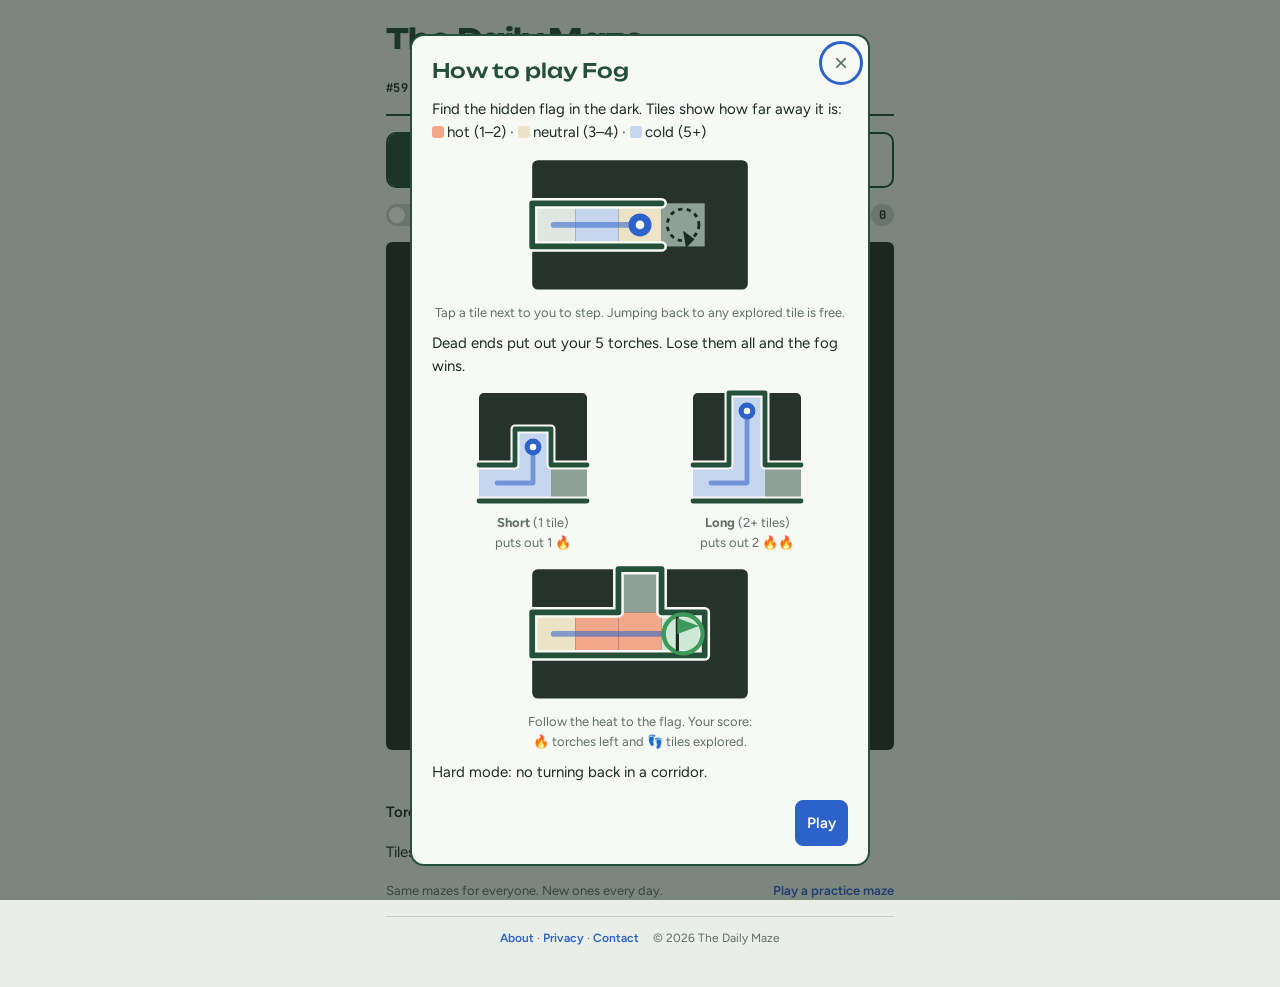
==== commit b789e020: "Trail: a stone marks the next fork to get past Starts on fork 1 and moves on once a try goes the rig" ====
--- a/index.html
+++ b/index.html
@@ -131,8 +131,9 @@
 .fin svg { width: 22px; height: 26px; } .fin.on { color: var(--hit); opacity: 1; } .fin.empty { opacity: .2; }
 .fk.cur { background: var(--route); }
 .fk.empty { background: transparent; box-sizing: border-box; border: 2px dashed var(--grid); }
-.legend { display: flex; gap: 6px 14px; flex-wrap: wrap; justify-content: center; font-size: 13px; color: var(--muted); }
+.legend { display: flex; gap: 6px 9px; flex-wrap: wrap; justify-content: center; font-size: 12.5px; color: var(--muted); }
 .legend span { display: inline-flex; align-items: center; }
+.cairn { width: 16px; height: 16px; margin-right: 4px; fill: var(--ink); stroke: var(--panel); stroke-width: 1; }
 .dashkey { width: 22px; height: 10px; margin-right: 4px; color: var(--muted); }
 .row { display: flex; gap: 8px; align-items: center; flex-wrap: wrap; }
 .copied { font-size: 13px; color: var(--hit); }
@@ -258,6 +259,7 @@
   <div class="legend" id="pathLegend">
     <span><span class="key" style="background:var(--hit-soft);outline:1px solid var(--hit)"></span>On trail</span>
     <span id="legOrange"><span class="key" style="background:var(--wrong-soft);outline:1px solid var(--wrong)"></span>Off trail</span>
+    <span id="legNext"><svg class="cairn" viewBox="0 0 20 20" aria-hidden="true"><ellipse cx="10" cy="15" rx="7" ry="3.2"/><ellipse cx="10.3" cy="10" rx="5.2" ry="2.6"/><ellipse cx="9.8" cy="5.6" rx="3.4" ry="2.1"/></svg>Next fork</span>
     <span id="legLast"><svg class="dashkey" viewBox="0 0 22 10" aria-hidden="true"><path d="M2 5 H20" stroke="currentColor" stroke-width="2.4" stroke-dasharray="4 3" stroke-linecap="round"/></svg>Last try</span>
     <span><span class="key" style="background:var(--hedge)"></span>Wall</span>
   </div>
@@ -318,22 +320,22 @@
       <button class="modal-x" id="howClose" aria-label="Close">×</button>
     <section class="howto" id="howPath">
       <h2 id="howTitlePath">How to play Trail</h2>
-      <p>Find the hidden trail to the flag in 6 tries. It has 5 forks, the spots where you must pick the right way.</p>
+      <p>Find the hidden trail to the flag in 6 tries. It has 5 forks, the spots where you must pick the right way. A stone marks the next fork to get past.</p>
       <figure class="howfig">
-        <svg viewBox="0 0 160 100" role="img" aria-label="Drawing a trail from the blue dot to the flag across a maze whose walls are invisible">
+        <svg viewBox="0 0 160 100" role="img" aria-label="A stone on fork 1. Drawing a trail from the blue dot to the flag across a maze whose walls are invisible">
           <rect x="5" y="5" width="150" height="90" rx="3" fill="var(--panel)" stroke="var(--hedge)" stroke-width="3.5"/><path d="M35 5 V95" stroke="var(--grid)" stroke-dasharray="3 4"/><path d="M65 5 V95" stroke="var(--grid)" stroke-dasharray="3 4"/><path d="M95 5 V95" stroke="var(--grid)" stroke-dasharray="3 4"/><path d="M125 5 V95" stroke="var(--grid)" stroke-dasharray="3 4"/><path d="M5 35 H155" stroke="var(--grid)" stroke-dasharray="3 4"/><path d="M5 65 H155" stroke="var(--grid)" stroke-dasharray="3 4"/><polyline points="20,20 50,20 80,20 80,50 80,80 110,80 140,80" fill="none" stroke="var(--route)" stroke-width="5" stroke-linecap="round" stroke-linejoin="round" opacity=".9" /><circle cx="20" cy="20" r="7" fill="var(--route)"/><path d="M136 90 V70" stroke="var(--ink)" stroke-width="2.2" stroke-linecap="round"/><path d="M136 70 L149 75 L136 80 Z" fill="var(--hit)"/>
-        </svg>
+        <g transform="translate(50 19) scale(0.9) translate(-9 -11)"><ellipse cx="9" cy="16" rx="7" ry="3.1" fill="var(--ink)" stroke="var(--panel)"/><ellipse cx="9.3" cy="11" rx="5.1" ry="2.6" fill="var(--ink)" stroke="var(--panel)"/><ellipse cx="8.8" cy="6.6" rx="3.3" ry="2" fill="var(--ink)" stroke="var(--panel)"/></g></svg>
         <figcaption>The length changes daily. Match the counter, like <b class="len ok">7 / 7 tiles</b> here. <b>Walls are invisible.</b></figcaption>
       </figure>
       <figure class="howfig">
-        <svg viewBox="0 0 160 100" role="img" aria-label="After a try: green tiles up to the fork where it went the wrong way, orange tiles where it went, the walls around every tile it walked, and the try itself as a dashed line"><rect x="5" y="5" width="150" height="90" rx="3" fill="var(--panel)" stroke="var(--hedge)" stroke-width="3.5"/><rect x="5" y="5" width="30" height="30" fill="var(--hit-soft)"/><rect x="35" y="5" width="30" height="30" fill="var(--hit-soft)"/><rect x="65" y="5" width="30" height="30" fill="var(--hit-soft)"/><rect x="65" y="35" width="30" height="30" fill="var(--wrong-soft)"/><rect x="65" y="65" width="30" height="30" fill="var(--wrong-soft)"/><path d="M35 5 V95" stroke="var(--grid)" stroke-dasharray="3 4"/><path d="M65 5 V95" stroke="var(--grid)" stroke-dasharray="3 4"/><path d="M95 5 V95" stroke="var(--grid)" stroke-dasharray="3 4"/><path d="M125 5 V95" stroke="var(--grid)" stroke-dasharray="3 4"/><path d="M5 35 H155" stroke="var(--grid)" stroke-dasharray="3 4"/><path d="M5 65 H155" stroke="var(--grid)" stroke-dasharray="3 4"/><polyline points="20,20 50,20 80,20 80,50 80,80 110,80 140,80" fill="none" stroke="var(--muted)" stroke-width="3.5" stroke-dasharray="5 5" stroke-linecap="round" stroke-linejoin="round" opacity=".9"/><path d="M5 35 H35 M65 35 V95 M95 35 V65 M95 65 V95" stroke="var(--panel)" stroke-width="7.5" stroke-linecap="round"/><path d="M5 35 H35 M65 35 V95 M95 35 V65 M95 65 V95" stroke="var(--hedge)" stroke-width="4" stroke-linecap="round"/><circle cx="20" cy="20" r="7" fill="var(--route)"/><path d="M136 90 V70" stroke="var(--ink)" stroke-width="2.2" stroke-linecap="round"/><path d="M136 70 L149 75 L136 80 Z" fill="var(--hit)"/></svg>
-        <figcaption><span class="nw"><span class="key" style="background:var(--hit)"></span>Green is</span> how far you got. <span class="nw"><span class="key" style="background:var(--wrong)"></span>Orange is</span> off the trail. You see the walls around every tile you walked, and your last try stays as a dashed line.</figcaption>
+        <svg viewBox="0 0 160 100" role="img" aria-label="After a try: green tiles up to the fork where it went the wrong way, orange tiles where it went, the walls around every tile it walked, and the try itself as a dashed line, with the stone still on fork 2"><rect x="5" y="5" width="150" height="90" rx="3" fill="var(--panel)" stroke="var(--hedge)" stroke-width="3.5"/><rect x="5" y="5" width="30" height="30" fill="var(--hit-soft)"/><rect x="35" y="5" width="30" height="30" fill="var(--hit-soft)"/><rect x="65" y="5" width="30" height="30" fill="var(--hit-soft)"/><rect x="65" y="35" width="30" height="30" fill="var(--wrong-soft)"/><rect x="65" y="65" width="30" height="30" fill="var(--wrong-soft)"/><path d="M35 5 V95" stroke="var(--grid)" stroke-dasharray="3 4"/><path d="M65 5 V95" stroke="var(--grid)" stroke-dasharray="3 4"/><path d="M95 5 V95" stroke="var(--grid)" stroke-dasharray="3 4"/><path d="M125 5 V95" stroke="var(--grid)" stroke-dasharray="3 4"/><path d="M5 35 H155" stroke="var(--grid)" stroke-dasharray="3 4"/><path d="M5 65 H155" stroke="var(--grid)" stroke-dasharray="3 4"/><polyline points="20,20 50,20 80,20 80,50 80,80 110,80 140,80" fill="none" stroke="var(--muted)" stroke-width="3.5" stroke-dasharray="5 5" stroke-linecap="round" stroke-linejoin="round" opacity=".9"/><path d="M5 35 H35 M65 35 V95 M95 35 V65 M95 65 V95" stroke="var(--panel)" stroke-width="7.5" stroke-linecap="round"/><path d="M5 35 H35 M65 35 V95 M95 35 V65 M95 65 V95" stroke="var(--hedge)" stroke-width="4" stroke-linecap="round"/><circle cx="20" cy="20" r="7" fill="var(--route)"/><path d="M136 90 V70" stroke="var(--ink)" stroke-width="2.2" stroke-linecap="round"/><path d="M136 70 L149 75 L136 80 Z" fill="var(--hit)"/><g transform="translate(80 19) scale(0.9) translate(-9 -11)"><ellipse cx="9" cy="16" rx="7" ry="3.1" fill="var(--ink)" stroke="var(--panel)"/><ellipse cx="9.3" cy="11" rx="5.1" ry="2.6" fill="var(--ink)" stroke="var(--panel)"/><ellipse cx="8.8" cy="6.6" rx="3.3" ry="2" fill="var(--ink)" stroke="var(--panel)"/></g></svg>
+        <figcaption><span class="nw"><span class="key" style="background:var(--hit)"></span>Green is</span> how far you got. <span class="nw"><span class="key" style="background:var(--wrong)"></span>Orange is</span> off the trail. You see the walls around every tile you walked. The stone moves on once you get its fork right.</figcaption>
       </figure>
       <figure class="howfig">
         <svg viewBox="0 0 160 134" role="img" aria-label="The same try as above, with the hidden trail shown. The trail has 5 numbered forks. The try goes the right way at fork 1, the wrong way at fork 2, and nothing after that counts: green, amber, empty, empty, empty."><rect x="5" y="5" width="150" height="90" rx="3" fill="var(--panel)" stroke="var(--hedge)" stroke-width="3.5"/><path d="M35 5 V95" stroke="var(--grid)" stroke-dasharray="3 4"/><path d="M65 5 V95" stroke="var(--grid)" stroke-dasharray="3 4"/><path d="M95 5 V95" stroke="var(--grid)" stroke-dasharray="3 4"/><path d="M125 5 V95" stroke="var(--grid)" stroke-dasharray="3 4"/><path d="M5 35 H155" stroke="var(--grid)" stroke-dasharray="3 4"/><path d="M5 65 H155" stroke="var(--grid)" stroke-dasharray="3 4"/><polyline points="50,20 50,50" fill="none" stroke="var(--muted)" stroke-width="3" stroke-dasharray="2 4" stroke-linecap="round"/><polyline points="110,20 140,20" fill="none" stroke="var(--muted)" stroke-width="3" stroke-dasharray="2 4" stroke-linecap="round"/><polyline points="110,50 140,50" fill="none" stroke="var(--muted)" stroke-width="3" stroke-dasharray="2 4" stroke-linecap="round"/><polyline points="20,20 50,20 80,20 110,20 110,50 110,80 140,80" fill="none" stroke="var(--hit)" stroke-width="11" stroke-linecap="round" stroke-linejoin="round" opacity=".35"/><polyline points="20,20 50,20 80,20 80,50 80,80 110,80 140,80" fill="none" stroke="var(--route)" stroke-width="4" stroke-linecap="round" stroke-linejoin="round"/><circle cx="20" cy="20" r="6.5" fill="var(--route)"/><path d="M136 90 V70" stroke="var(--ink)" stroke-width="2.2" stroke-linecap="round"/><path d="M136 70 L149 75 L136 80 Z" fill="var(--hit)"/><circle cx="50" cy="20" r="7.5" fill="var(--hit)" stroke="var(--panel)" stroke-width="1.5"/><text x="50" y="23.6" font-size="10" font-weight="700" text-anchor="middle" fill="#fff">1</text><circle cx="80" cy="20" r="7.5" fill="var(--partial)" stroke="var(--panel)" stroke-width="1.5"/><text x="80" y="23.6" font-size="10" font-weight="700" text-anchor="middle" fill="#fff">2</text><circle cx="110" cy="20" r="7.5" fill="var(--panel)" stroke="var(--muted)" stroke-width="2"/><text x="110" y="23.6" font-size="10" font-weight="700" text-anchor="middle" fill="var(--muted)">3</text><circle cx="110" cy="50" r="7.5" fill="var(--panel)" stroke="var(--muted)" stroke-width="2"/><text x="110" y="53.6" font-size="10" font-weight="700" text-anchor="middle" fill="var(--muted)">4</text><circle cx="110" cy="80" r="7.5" fill="var(--panel)" stroke="var(--muted)" stroke-width="2"/><text x="110" y="83.6" font-size="10" font-weight="700" text-anchor="middle" fill="var(--muted)">5</text><circle cx="36" cy="114" r="8" fill="var(--hit)"/><text x="36" y="117.6" font-size="10" font-weight="700" text-anchor="middle" fill="#fff">1</text><circle cx="54" cy="114" r="8" fill="var(--partial)"/><text x="54" y="117.6" font-size="10" font-weight="700" text-anchor="middle" fill="#fff">2</text><circle cx="72" cy="114" r="7.5" fill="none" stroke="var(--muted)" stroke-width="2"/><text x="72" y="117.6" font-size="10" font-weight="700" text-anchor="middle" fill="var(--muted)">3</text><circle cx="90" cy="114" r="7.5" fill="none" stroke="var(--muted)" stroke-width="2"/><text x="90" y="117.6" font-size="10" font-weight="700" text-anchor="middle" fill="var(--muted)">4</text><circle cx="108" cy="114" r="7.5" fill="none" stroke="var(--muted)" stroke-width="2"/><text x="108" y="117.6" font-size="10" font-weight="700" text-anchor="middle" fill="var(--muted)">5</text><g opacity=".5"><path d="M122 122 V106" stroke="var(--muted)" stroke-width="1.8" stroke-linecap="round"/><path d="M122 106 L132 110 L122 114 Z" fill="var(--muted)"/></g></svg>
         <figcaption>Each circle is a fork:<br><span style="white-space:nowrap"><span class="key round" style="background:var(--hit)"></span>right way · <span class="key round" style="background:var(--partial)"></span>wrong way · <span class="key round hollow"></span>not reached</span><br>The flag lights up when you finish. Tap a row to see that try.</figcaption>
       </figure>
-      <p>Hard mode: no orange tiles or fork marks.</p>
+      <p>Hard mode: no orange tiles, stone or fork circles.</p>
     </section>
     <section class="howto" id="howFog" hidden>
       <h2 id="howTitleFog">How to play Fog</h2>
@@ -466,7 +468,7 @@
   const puzzleNo = Math.max(1, Math.floor((Date.UTC(now.getFullYear(), now.getMonth(), now.getDate()) - Date.UTC(2026, 9, 9)) / 864e5) + 1); // launch day, Oct 9 2026, is #1
   const dateLabel = now.toLocaleDateString(undefined, { weekday: "short", month: "short", day: "numeric" });
   // Path v5: routes are 6 straight lines. Older Path saves no longer match the rules.
-  const STORE = "mazedle-path34-" + dateKey;
+  const STORE = "mazedle-path35-" + dateKey;
   const FOG_STORE = "mazedle-fog13-" + dateKey;
   const STATS_STORE = "mazedle-stats2";
   const HARD_PREF = "mazedle-hard";
@@ -529,11 +531,11 @@
     { name: "Hardest", tier: 2, pct: 0.97 }
   ];
   const dailyLevel = key => Math.floor(rngFrom(key + "|difficulty")() * LEVELS.length);
-  const CANDIDATES = 8000; // mazes checked per day for 5 well-spaced forks, no short wrong ways and a 3-way fork
+  const POOL = 10;         // the day's Trail is picked from this many mazes that pass every rule
+  const MAX_SCAN = 600000; // give up widening the pool after checking this many random mazes
   const THREE_WAY = 1;     // at least this many forks offer 3 ways to go
   const MIN_BRANCH = 2;    // every wrong way at a fork runs at least this many tiles before it dead-ends
   const SIZE = 7;          // the Trail board is always 7x7
-  const RATE_TOP = 60;     // how many of the toughest-looking candidates the simulated player tries each day
   const FORKS = 5;         // like Wordle's 5 letters: every path has exactly 5 forks
   const FORK_GAP = 2;      // forks sit at least this many steps apart along the trail, so they spread out
   const MIN_TRAIL = 16;    // the trail is at least this many tiles, so it crosses much of the board
@@ -686,32 +688,46 @@
     }
     return false;
   }
+  // One Trail candidate: random maze number i for a seed. Returns it only if it passes every rule, cheapest checks first.
+  function trailCandidate(seed, i, tier) {
+    const W = SIZE, H = SIZE, rng = rngFrom(seed + "|path|" + i);
+    const open = kruskalMaze(W, H, rng);
+    const [start, exit] = pickEnds(rng, tier, W, H);
+    const sol = bfs(open, W, H, start, exit);
+    if (sol.length < MIN_TRAIL) return null;                       // long enough to cross much of the board
+    const forks = findForks(open, sol, W, H);
+    if (forks.length !== FORKS || forks[0] === 0) return null;      // exactly 5 forks, never at the start
+    if (forks.some((si, k) => k && si - forks[k - 1] < FORK_GAP)) return null;
+    const m = { W, H, open, start, exit, sol, solSet: new Set(sol), forks, idx: i };
+    if (!forksSpread(m) || minBranch(open, sol, W) < MIN_BRANCH) return null;
+    for (let k = 0; k < 3 && threeWayForks(m) < THREE_WAY; k++) if (!addThreeWay(m, rng)) break;
+    if (threeWayForks(m) < THREE_WAY || m.forks[0] === 0 || !forksSpread(m)) return null;
+    return m;
+  }
+  // The day's pick: gather POOL passing mazes, have a simulated player try each a few times, and take the one
+  // at the day's difficulty (pct) by how many tries it needed. This finds deceptive mazes.
+  function searchTrail(seed, tier, pct) {
+    const cands = [];
+    for (let i = 0; cands.length < POOL && (i < MAX_SCAN || !cands.length); i++) { const m = trailCandidate(seed, i, tier); if (m) cands.push(m); }
+    const rr = rngFrom("rate|" + seed);
+    cands.forEach(c => { c.dist = distanceToPath(c.open, c.W, c.H, c.solSet); c.score = scoreMaze(c); let t = 0; for (let k = 0; k < 3; k++) t += simTries(c, rr); c.simTries = t / 3; });
+    cands.sort((a, b) => a.simTries - b.simTries || a.score - b.score || a.idx - b.idx);
+    return cands[Math.min(cands.length - 1, Math.floor(pct * cands.length))];
+  }
+  // Searching takes seconds on a phone, so the daily picks are worked out ahead of time with searchTrail itself
+  // and stored here: one maze number (base 36) per day from TRAIL_FROM. Days outside the list fall back to searching.
+  const TRAIL_FROM = "2026-10-23";
+  const TRAIL_DAYS = "1v4w,ewt,3e3v,5jhb,1uws,4qc,2igt,1v4s,35pb,1v5d,3y3n,1s7k,40sz,6w46,2uwr,75z,1ajm,osc,1w4j,wc3,3vvg,1jf4,27w1,1jrz,5wj8,1vze,qeb,2797,141j,xzb,6x2y,2mn,2ji5,5qf3,116c,5ko8,4g7p,151,zhq,4om1,id1,1jr5,17j7,5hn3,zi8,5am0,3tf2,8226,8x1b,231b,z59,2ig,g15,1jyi,19vu,3yv4,197q,7yr7,j5o,2rl3,w5d,1u00,1bif,981,hxq,7lsn,uio,6dxw,2v7v,2jve,6thc,15g6,6amm,e0u,2v9d,2i6h,1ewf,a2fr,1kc4,1uir,1jyz,1n4x,2vof,500c,ntd,2ffg,29ix,1v28,vmx,2myp,2s7l,qm2,2nv6,17wi,6sql,1b8g,mp2,72xv,5x1f,3rdh,q1r,1yc7,331l,o84,4lrn,234b,170i,1h5y,1tmr,2wvr,267q,ep4,2xwd,2572,1bfn,f56,79qm,k4l,6yex,5tl7,12tt,2fjn,7vep,1x5p,1mcu,2qfb,1b9c,86u5,1c8t,a4k,5jyh,3i9n,35dg,2br0,k7m,23t2,360t,1meh,13rm,qun,qwh,1nqd,1nio,1mcj,1v0q,nxj,4wfr,m9q,riy,4ykf,446e,n06,7c3,32nl,e5q,5asy,8u18,41cy,30hf,2kyk,11gf,boc,20xa,1d9c,2i3v,4rr,84ar,abo,3umr,3nym,6by,28pi,16e6,2mbc,1lvc,28a9,55i7,18y,k31,se4,j8v,3n3v,33r2,36wd,30zj,21yu,4qse,219,1fzy,ixe,p9q,2bue,av8,scq,48ks,zez,4e1k,1dnf,2k80,68an,20mz,g51,5q3l,txx,2mgt,7z5g,3j8x,1nnn,1xjl,2grm,aof2,7e0a,2y7j,20fj,5sfz,2wdx,47y1,2l71,225p,5d6t,1h7o,q75,3tnd,qm3,4gp,21tu,a69,3a0a,h7c,2h95,ue8,22qu,15so,288k,2pnd,q2n,49qs,1e1p,52b4,fua,1at5,4214,45wc,gih,1up0,2xpz,pky,68jo,imy,55q,1vjj,4shb,lkx,74ef,2adj,bfn,1jc,2920,3sr2,37w,1pea,2smz,4em,109e,1d4a,srr,280i,o5f,39bo,1luv,1l30,4v1a,1hgp,1iio,1snv,1kuc,8oz,2wku,7hoa,196k,2bdk,dac,4kfm,4fs,f9c,90m,2pak,8pg,3g5k,4xyn,1pj5,1g7o,4nc7,4x0e,6vh3,da1,1qvp,1agj,nuk,r45,2dj8,118d,2f9u,2ruy,46l,1gn5,bfs,11tw,5vu6,69qr,2teo,2iem,1ddu,1ng0,rzv,486k,1qn3,3d69,5b2e,4ef,7vyl,21bo,7ngd,2kqs,e0o,2pj1,1jbi,10k1,2mfy,ykn,4rj,2gr5,37yr,5d5i,15ht,2o97,24sx,9vt,4dso,11cj,tv9,1qcd,14ex,q0r,1ffb,ilz,1ces,20kl,6o8t,1v35,1v04,2c0z,47ib,lq2,7pcd,byg,1954,1j3s,6tsb,2klf,18te,1ihu,ewi,23x6,26zq,3dfb,1jpm,2241,th7,6c01,3iba,or6,wjc,5plf,40yw,27oz,1euv,2btn,9bs5,1vzd,aoe,syc,85yl,kpg,ikp,3ed6,1i6d,237j,1eu3,4j8q,r29,2h7z,1lff,1t1g,pyx,bnib,2rav,268k,3690,6svu,1mp,6luc,109p,12tr,2b0w,7sac,2ewz,436k,2uge,t6o,m4a,ick,1ipp,15z8,3td9,1hp4,2zrs,56kg,2ve0,k8a,9br,2vud,1n5a,1ra6,zep,8qfy,23w2,2l0f,17i9,2tc1,cv6,27f1,t5q,5q8,2b1a,1q1e,23sy,2p17,kod,t9e,ysr,2z9a,10hn,1cje,2gci,1g7t,19rh,7uy,1m2c,1n6g,1gxa,2cko,2rta,1bvk,qb0,5vzx,372c,4i4g,2bil,27em,3ld,1o8o,1o57,2fx6,8n75,38gz,dak,6vqe,1rjy,59rh,10z6,9cpq,2zq3,18tv,7wl,7ctb,i7k,47w7,n57,53o2,12an,53ld,1bsz,129w,fn9,7qct,3f17,2w2i,2oo6,1vf4,1mv6,15dg,1at9,33ka,1c2j,149o,qs1,1u2c,2ty4,123y,26sv,1umy,1dc4,ksq,avn,3rfx,2jww,sl2,71r,45sx,2f9f,4ke5,1qnw,2cr1,1ize,1y7,ccw,1532,utj,2z5q,1ebl,7ta,36tf,72y7,pnw,15hn,62q,1f2k,1fxk,uyg,1epa,96u,1kq9,wr2,3sq9,1o2i,1poq,5fa,asf,2ko6,1qs5,2w5t,1q2g,1nwq,6e8b,1ucw,231,2ukq,2fjb,vag,1qh7,1hfd,3628,kwj,1fh9,91i,436j,26zz,73vu,4ffv,aav,1963,1j5m,ek7,eh0,kaa,apf,2mw7,9hzv,ti5,1iwh,3807,rrq,2msx,3ciq,1sbe,6w9y,3e9,1dui,2kwb,1rov,f4c,qcd,277w,on5,63zw,tyf,uam,pj2,hvv,56dz,1b65,1yb0,vla,hld,a7q,3myj,2mw6,2nwu,qj8,1jsy,48m8,uoe,2em0,1xs1,1qtx,1q96,uuo,62lq,h31,2em9,1anw,18gv,1vkf,3n0t,73t7,1shi,2m1h,1g8h,n90,2yil,1r54,3glc,3fkh,1smh,fym,7lrn,wb8,45oq,2awq,3khh,1hvr,35in,1uj8,2nd9,1ky,i2k,462l,5ygd,111q,2cyw,1x4o,yuk,5om6,20ap,35sj,1bim,1ntl,id4,4mef,19hg,zkt,7lfy,ehy,19uw,2zk9,14ie,1ss5,lds,6mcr,fi7,19i5,13se,ww1,2jpr,7xk7,7v5,zg,1mow,2rdh,19hu,151g,1mvk,4hal,1nps,1318,3l2u,kf2,11nq,cuw,1rgg,1f4z,2w6n,5lo8,3gbx,1mgq,233y,lc4,45f3,2v1t,bil,8cwf,11rn,1mfs,7b7s,7sqb,m0n,qts,3pk4,a15b,4stw,4bd5,fp6,54sq,1s,2706,6cc3,1v33,2xb3,45se,18em,1hwh,3du4,p7u,7f3z,1h6q,11ur,26lw,jvw,1xoo,3d6c,31vx,2t3d,2j2k,38t2,1z6e,14za,3pqb,g84,2iov,3eju,14l0,gi0,s1r,3hr,fvc,5yzs,1i8w,7l2,20xt,veg,6mbk,32lr,2ace,19fc,dpo,1z83,1jf6,3m8g,1e24,1t05,12h2,2fxd,wdx,7fi5,sjc,unv,5e3,1iqf,47wg,sh3,8w0,n89,21qo,3nom,5rib,29p4,781h,l2b,56m1,1auj,1zu7,1exm,47s4,11s9,1ubd,16r7,1xgr,3om6,1km9,1oo2,6e01,18jm,1j8,2b3l,cyc,sks,iyy,1f6n,1s7w,tuh,1dfr,6mt4,1xok,171y,1ntg,6tnx,nxm,1b4t,e88,25rf".split(","); // through 2028-12-31
+  // Practice mazes: passing maze numbers for seed "practice-<tier>", so a new practice maze is instant.
+  const PRACTICE_TRAILS = ["28x,2d6,9q1,9wb,c3u,p59,wwo,zku,119j,15ix,1qf6,1r6c,1wts,1xhx,2dnp,2khe,2mz5,2s7d,2z8p,3bte,3kuz,3w5h,4msz,50w2,540f,56i6,5eca,5ogd,6lvd,6u67,6zb5,7ah1,7fkk,7iul,7tjm,8341,863e,87r3,8bmv,8qfs,909x,92ep,93hc,954t,9v2z,a0vu,a3r3,acfd,aco2,and6,big1,bjmn,bl2f,bm9v,boew,bv87,c0n3,c5at,ceev,dc34,djsr,dn78,drwq,dsln,dzw9,eaa0,effq,ekbw,eswq,f750,fjra,gmii,gpsj,gvi9,h74a,hcxy,hg10,hloi,hnba,hp91", "1an,4rj,cpb,iqq,k51,o61,vrl,14bo,1cx7,1k2k,2a4y,2cvh,2g2g,2h55,33kz,3dup,3jgx,3qc3,3x21,3ysv,40o6,41w3,4wkn,4zik,51fj,58fs,5bhj,5hrk,5k1c,5o2q,5of5,5wtz,67ch,67qm,6ai9,6qje,6ykd,7xhk,933s,9gyx,9xwj,acro,agco,anvo,axt8,besn,c9cg,cbh9,cjs3,csht,dagy,dzby,e3qg,e8x7,en4c,fwo4,g37m,g4co,gdgy,gg0a,hmda,hox3,hygg,ik30,iuqh,j6lo,j6o8,jfsj,jokp,kfbb,kmo9,knt6,mejb,n6b7,np7y,ntt7,nuer,nvdm,o3se,o758", "usr,w8i,12ro,1s6s,46ak,5tvv,6bij,720r,a5ag,avu4,axux,boi6,g6bs,h7x9,i6el,iufd,jarm,jnn8,lzj7,muvg,nc2j,pb2t,rpw9,rzej,sv3y,tf5k,tj50,ueoh,un5y,v886,vlw9,xntm,xzpt,z1zs,zbl3,1242s,129ss,12r1p,12zkd,13im6,148di,154oq,16fkd,16iif,16km8,1745n,18ler,19aij,19zbz,1ak9j,1anow,1b1we,1cz1s,1e4im,1elqp,1f95j,1fjmv,1fp9g,1fpty,1gnc7,1irpu,1j5t8,1jfhb,1jzaw,1ltk7,1m5ce,1mhzp,1mxq2,1nant,1nc5k,1pafd,1phx4,1punf,1q3q7,1qm1g,1uarg,1uhnj,1v8tk,1x2s1,1xdh7"].map(s => s.split(",").filter(Boolean));
   function buildPath(seed, spec) {
-    const W = SIZE, H = SIZE, all = [];
-    for (let i = 0; i < CANDIDATES; i++) {
-      const rng = rngFrom(seed + "|path|" + i);
-      const open = kruskalMaze(W, H, rng);
-      const [start, exit] = pickEnds(rng, spec.tier, W, H);
-      const sol = bfs(open, W, H, start, exit), solSet = new Set(sol);
-      const m = { W, H, open, start, exit, sol, solSet, forks: findForks(open, sol, W, H) };
-      // Every daily trail has exactly 5 forks, no short wrong ways, and at least one 3-way fork.
-      if (m.forks.length !== FORKS || m.forks[0] === 0 || minBranch(open, sol, W) < MIN_BRANCH) continue;
-      for (let k = 0; k < 3 && threeWayForks(m) < THREE_WAY; k++) if (!addThreeWay(m, rng)) break;
-      if (threeWayForks(m) < THREE_WAY || m.forks[0] === 0) continue;
-      if (m.forks.some((si, k) => k && si - m.forks[k - 1] < FORK_GAP)) continue;
-      if (sol.length < MIN_TRAIL || !forksSpread(m)) continue;
-      m.dist = distanceToPath(m.open, W, H, solSet); m.score = scoreMaze(m); all.push(m);
-    }
-    // Try another batch in the rare case none qualify.
-    const cands = all;
-    if (!cands.length) return buildPath(seed + "+", spec);
-    // Take the toughest-looking candidates, have a simulated player try each a few times,
-    // and pick the day's maze by how many tries it actually needed. This finds deceptive mazes.
-    cands.sort((a, b) => a.score - b.score);
-    const top = cands.slice(-RATE_TOP), rr = rngFrom("rate|" + seed);
-    top.forEach(c => { let t = 0; for (let k = 0; k < 3; k++) t += simTries(c, rr); c.simTries = t / 3; });
-    top.sort((a, b) => a.simTries - b.simTries || a.score - b.score);
-    const m = top[Math.min(top.length - 1, Math.floor(spec.pct * top.length))];
+    let m = null;
+    if (spec.trail) m = trailCandidate(spec.trail[0], spec.trail[1], spec.tier);
+    else if (/^\d{4}-\d{2}-\d{2}$/.test(seed)) {
+      const v = TRAIL_DAYS[dayNum(seed) - dayNum(TRAIL_FROM)];
+      if (v) m = trailCandidate(seed, parseInt(v, 36), spec.tier);
+    }
+    if (!m) m = searchTrail(seed, spec.tier, spec.pct);
     return Object.assign(m, { guesses: [], cur: [m.start], done: false, won: false, sel: -1, hard: false,
       edges: new Map(), cellStat: new Map() });
   }
@@ -765,6 +781,10 @@
   // One circle per fork, in order from start to flag. Only the part of your try before its first mistake counts:
   // g = you reached this fork and went the right way; x = you reached this fork and went the wrong way;
   // n = you didn't reach this fork before your first mistake. Reaching the flag is shown separately (a flag).
+  // The next fork no try has got past yet (index into P.forks); 5 once every fork has been passed.
+  function nextFork() {
+    return P.guesses.reduce((best, r) => { const row = forkRow(r); let k = 0; while (k < row.length && row[k] === "g") k++; return Math.max(best, k); }, 0);
+  }
   function forkRow(route) {
     const solved = isSolved(route), p = solved ? P.sol.length - 1 : prefixEnd(route), FK = P.forks;
     return FK.map((si, k) => {
@@ -818,6 +838,7 @@
       if (P.guesses.length >= MAX_GUESSES) { P.done = true; break; }
     }
     P.cur = [P.start];
+    P.showLast = P.guesses.length > 0 && !P.done; // keep the "what went wrong" hint after a reload
   }
   // What a try's first mistake was, in plain words. The trail only branches at forks, so a try can only go wrong
   // two ways: the wrong way at a fork, or into a wall between forks.
@@ -1035,6 +1056,17 @@
     const t = tokens();
     ctx.clearRect(0, 0, size, size);
     if (mode === "path") drawPath(t); else drawFog(t);
+  }
+  // The next-fork stone: three stacked stones.
+  function drawCairn(x, y, cs, bold, t) {
+    const stones = [[0, 0.17, 0.2, 0.09], [0.01, 0.02, 0.15, 0.075], [-0.01, -0.11, 0.1, 0.06]];
+    ctx.save(); ctx.globalAlpha = bold ? 1 : 0.45; ctx.setLineDash([]);
+    stones.forEach(([dx, dy, rx, ry]) => {
+      ctx.beginPath(); ctx.ellipse(x + dx * cs, y + dy * cs, rx * cs, ry * cs, 0, 0, Math.PI * 2);
+      ctx.fillStyle = bold ? t.ink : t.muted; ctx.fill();
+      ctx.lineWidth = Math.max(1.5, cs * 0.03); ctx.strokeStyle = t.panel; ctx.stroke();
+    });
+    ctx.restore();
   }
   function drawPath(t) {
     const G = P, g = geom(G.W), cs = g.cs, N = G.W * G.H;
@@ -1067,6 +1099,10 @@
     // so the board never shows a fork you haven't found. Hard mode hides them. When the game is over, every fork shows.
     const row = G.guesses.length ? forkRow(G.guesses[focus]) : null, col = { g: t.hit, x: t.partial, n: t.panel };
     const reached = k => row && (G.done || (row[k] !== "n" && (isSolved(G.guesses[focus]) || G.forks[k] <= prefixEnd(G.guesses[focus]))));
+    // The stone: it marks the next fork no try has got past yet (fork 1 at the start) and moves on once a try
+    // goes the right way there. Where that fork already shows its circle, the circle marks it instead.
+    const nf = nextFork();
+    if (!G.done && !G.hard && nf < G.forks.length && !reached(nf)) { const c = G.sol[G.forks[nf]]; drawCairn(g.cx(c), g.cy(c) - cs * 0.02, cs, true, t); }
     G.forks.forEach((si, k) => {
       const c = G.sol[si];
       if (reached(k) && (G.done || !G.hard)) {
@@ -1104,11 +1140,14 @@
     if (G.done) polyline(G.sol, g, t.hit, cs * 0.1, [cs * 0.12, cs * 0.12], 0.85);
     polyline(G.hist, g, t.route, cs * 0.14, null, 0.55);
     // Burnt-out torches: a gray, put-out flame on the last tile of each dead end you walked into,
-    // one for a short dead end and two for a long one.
+    // one for a short dead end and two for a long one. While you stand on that tile, they sit small in its corner
+    // so your marker doesn't hide them.
+    const here = G.hist[G.hist.length - 1];
     (G.deadTiles || []).forEach(({ c, cost }) => {
       // A put-out torch: a gray flame with a curled tip, side tongue and hollow core.
-      const s = cs * 0.3, by = g.cy(c) + s * 0.7;
-      const xs = cost === 1 ? [g.cx(c)] : [g.cx(c) - s * 0.42, g.cx(c) + s * 0.42];
+      const onIt = c === here && !G.won, s = cs * (onIt ? 0.17 : 0.3);
+      const x0 = g.cx(c) + (onIt ? cs * 0.3 : 0), by = onIt ? g.cy(c) - cs * 0.14 : g.cy(c) + s * 0.7;
+      const xs = cost === 1 ? [x0] : [x0 - s * 0.42, x0 + s * 0.42];
       xs.forEach(x => {
         ctx.save(); ctx.translate(x, by); ctx.scale(s, s);
         ctx.beginPath();
@@ -1155,18 +1194,34 @@
     if (x < 0 || y < 0 || x >= G.W || y >= G.H) return -1;
     return y * G.W + x;
   }
-  let dragging = false, lastDragCell = -1;
+  let dragging = false, lastDragCell = -1, fogDown = null;
   canvas.addEventListener("pointerdown", ev => {
     const c = cellAt(ev); if (c < 0) return;
     if (mode === "path") { dragging = true; lastDragCell = c; canvas.setPointerCapture(ev.pointerId); pathTap(c, false); }
-    else fogGoto(c);
+    else fogDown = { c, x: ev.clientX, y: ev.clientY }; // Fog moves when the finger lifts, so a swipe isn't a step
   });
   canvas.addEventListener("pointermove", ev => {
     if (!dragging || mode !== "path") return;
     const c = cellAt(ev); if (c < 0 || c === lastDragCell) return;
-    lastDragCell = c; pathTap(c, true);
+    lastDragCell = c;
+    // A fast or diagonal drag can jump past tiles: walk toward the finger one tile at a time, trying the
+    // bigger direction first, and stop if neither way works (a known wall, or the trail is already at the flag).
+    for (let guard = 0; guard < P.W * P.H; guard++) {
+      const end = P.cur[P.cur.length - 1]; if (end === c) break;
+      const dx = c % P.W - end % P.W, dy = ((c / P.W) | 0) - ((end / P.W) | 0);
+      const xs = dx ? end + Math.sign(dx) : -1, ys = dy ? end + Math.sign(dy) * P.W : -1;
+      const tries = (Math.abs(dx) >= Math.abs(dy) ? [xs, ys] : [ys, xs]).filter(n => n >= 0);
+      if (!tries.some(n => { pathTap(n, true); return P.cur[P.cur.length - 1] !== end; })) break;
+    }
   });
-  ["pointerup", "pointercancel"].forEach(e => canvas.addEventListener(e, () => { dragging = false; }));
+  ["pointerup", "pointercancel"].forEach(e => canvas.addEventListener(e, ev => {
+    dragging = false;
+    if (mode === "fog" && fogDown && e === "pointerup") {
+      const c = cellAt(ev), moved = Math.hypot(ev.clientX - fogDown.x, ev.clientY - fogDown.y) > 14;
+      if (!moved && c === fogDown.c) fogGoto(c);
+    }
+    fogDown = null;
+  }));
 
   function moveDir(di) {
     const G = mode === "path" ? P : F;
@@ -1178,11 +1233,14 @@
     else { const fwd = corridorForward(); if (fwd >= 0 && n !== fwd) { flash(CORRIDOR_MSG); return; } fogStep(n, false); }
   }
   document.addEventListener("keydown", ev => {
+    if (ev.ctrlKey || ev.metaKey || ev.altKey) return; // leave browser shortcuts (Ctrl+S, Cmd+W...) alone
     if (!$("howModal").hidden) { if (ev.key === "Escape") { ev.preventDefault(); closeHow(); } return; }
     if (!$("resultModal").hidden) { if (ev.key === "Escape") { ev.preventDefault(); closeResult(); } return; }
     const map = { ArrowUp: 0, ArrowRight: 1, ArrowDown: 2, ArrowLeft: 3, w: 0, d: 1, s: 2, a: 3 };
     if (ev.key in map) { ev.preventDefault(); moveDir(map[ev.key]); return; }
-    if (mode === "path" && ev.key === "Enter") { ev.preventDefault(); submitPath(); }
+    // Enter on a focused button, link or switch should press that control, not submit the trail.
+    const el = document.activeElement, onControl = el && /^(BUTTON|A|INPUT|SELECT|TEXTAREA)$/.test(el.tagName);
+    if (mode === "path" && ev.key === "Enter" && !onControl) { ev.preventDefault(); submitPath(); }
     if (mode === "path" && ev.key === "Backspace") { ev.preventDefault(); undo(); }
   });
   function undo() { if (!P.done && P.cur.length > 1) { P.cur.pop(); render(); } }
@@ -1220,6 +1278,8 @@
   }
 
   function render() {
+    // Trail needs the board to keep every touch (for drawing); Fog lets a swipe on the board scroll the page.
+    canvas.style.touchAction = mode === "path" ? "none" : "manipulation";
     $("meta").innerHTML = practice ? "<b>Practice</b>" : "<b>#" + puzzleNo + "</b> · " + dateLabel;
     $("tab-path").setAttribute("aria-selected", mode === "path");
     $("tab-fog").setAttribute("aria-selected", mode === "fog");
@@ -1247,6 +1307,7 @@
     $("rowTip").hidden = !P.guesses.length;
     $("legOrange").hidden = P.hard && !P.done;
     $("legLast").hidden = !P.guesses.length || P.done;
+    $("legNext").hidden = P.hard || P.done || nextFork() >= P.forks.length;
     $("practiceBtn").textContent = practice ? "Back to today's mazes" : "Play a practice maze";
     $("footNote").textContent = practice ? "Practice mazes are random and are not saved." : "Same mazes for everyone. New ones every day.";
     $("tester").hidden = !practice;
@@ -1264,7 +1325,7 @@
       }
       else if (ready) msg = "Ready to submit.";
       else if (atFlag) msg = (P.cur.length > P.sol.length ? "Too long" : "Too short") + ": the trail is exactly " + P.sol.length + " tiles.";
-      else if (P.cur.length < 2) msg = "Draw a trail from the blue dot to the flag.";
+      else if (P.cur.length < 2) msg = !P.hard && nextFork() < P.forks.length ? "Draw a trail to the flag through the stone." : "Draw a trail from the blue dot to the flag.";
       else if (P.cur.length > P.sol.length) msg = "Too long: the trail is exactly " + P.sol.length + " tiles.";
       else msg = "Keep going to the flag.";
       const lenTag = P.done ? "" : "<b class=\"len" + (P.cur.length > P.sol.length || (atFlag && !ready) ? " over" : ready ? " ok" : "") + "\">" + P.cur.length + " / " + P.sol.length + " tiles</b> ";
@@ -1372,12 +1433,16 @@
   function maybeShowHow() { if (readJSON(SEEN(mode)) !== true) openHow(); }
   $("howBtn").addEventListener("click", openHow);
   // Result popup: opens when a game ends; "See the board" hides it, "Show result" brings it back.
-  function openResult() { $("resultModal").hidden = false; render(); try { $("shareBtn").focus(); } catch (e) {} }
+  // On phones, the tap that ends a game is followed by a click that lands on the popup it just opened, so taps on
+  // the popup are ignored for a moment after it opens.
+  let resultOpenedAt = 0;
+  const resultJustOpened = () => performance.now() - resultOpenedAt < 600;
+  function openResult() { resultOpenedAt = performance.now(); $("resultModal").hidden = false; render(); try { $("shareBtn").focus(); } catch (e) {} }
   function closeResult() { $("resultModal").hidden = true; render(); try { $("resultBtn").focus(); } catch (e) {} }
   $("resultBtn").addEventListener("click", openResult);
-  $("resultClose").addEventListener("click", closeResult);
-  $("resultOk").addEventListener("click", closeResult);
-  $("resultModal").addEventListener("click", ev => { if (ev.target === $("resultModal")) closeResult(); });
+  $("resultClose").addEventListener("click", () => { if (!resultJustOpened()) closeResult(); });
+  $("resultOk").addEventListener("click", () => { if (!resultJustOpened()) closeResult(); });
+  $("resultModal").addEventListener("click", ev => { if (ev.target === $("resultModal") && !resultJustOpened()) closeResult(); });
   $("howClose").addEventListener("click", closeHow);
   $("howOk").addEventListener("click", closeHow);
   $("howModal").addEventListener("click", ev => { if (ev.target === $("howModal")) closeHow(); });
@@ -1393,6 +1458,7 @@
   });
 
   $("shareBtn").addEventListener("click", () => {
+    if (resultJustOpened()) return;
     const text = $("shareText").textContent;
     const done = () => { $("copied").hidden = false; setTimeout(() => $("copied").hidden = true, 1800); };
     const fallback = () => { const r = document.createRange(); r.selectNodeContents($("shareText")); const s = getSelection(); s.removeAllRanges(); s.addRange(r); };
@@ -1401,7 +1467,11 @@
   document.querySelectorAll(".modes button").forEach(b => b.addEventListener("click", () => { mode = b.dataset.mode; $("resultModal").hidden = true; render(); maybeShowHow(); }));
   // Practice mode doubles as a difficulty tester: pick which weekday's difficulty to play.
   // Practice: a brand-new random maze for both games, at a random difficulty, every time.
-  function newPractice() { newGame("practice-" + Math.random().toString(36).slice(2), null, LEVELS[Math.floor(Math.random() * LEVELS.length)]); render(); }
+  function newPractice() {
+    const lv = LEVELS[Math.floor(Math.random() * LEVELS.length)], list = PRACTICE_TRAILS[lv.tier];
+    const spec = list.length ? Object.assign({ trail: ["practice-" + lv.tier, parseInt(list[Math.floor(Math.random() * list.length)], 36)] }, lv) : lv;
+    newGame("practice-" + Math.random().toString(36).slice(2), null, spec); render();
+  }
   $("practiceBtn").addEventListener("click", () => {
     practice = !practice;
     if (practice) newPractice();
@@ -1413,6 +1483,21 @@
   try { matchMedia("(prefers-color-scheme: dark)").addEventListener("change", draw); } catch (e) {}
   new MutationObserver(draw).observe(document.documentElement, { attributes: true, attributeFilter: ["data-theme"] });
   new ResizeObserver(resize).observe(canvas.parentElement);
+
+  // Saves are per day; clear out the ones from other days so storage never fills up.
+  try {
+    for (let i = localStorage.length - 1; i >= 0; i--) {
+      const k = localStorage.key(i);
+      if (/^mazedle-(path|fog)\d+-\d{4}-\d{2}-\d{2}$/.test(k) && k !== STORE && k !== FOG_STORE) localStorage.removeItem(k);
+    }
+  } catch (e) {}
+  // A tab left open past midnight would keep yesterday's puzzle: when the page comes back into view on a new day,
+  // reload it (progress is saved; practice games aren't, so those are left alone).
+  const localKey = () => { const d = new Date(); return d.getFullYear() + "-" + pad2(d.getMonth() + 1) + "-" + pad2(d.getDate()); };
+  const checkNewDay = () => { if (!practice && localKey() !== dateKey) location.reload(); };
+  document.addEventListener("visibilitychange", () => { if (document.visibilityState === "visible") checkNewDay(); });
+  window.addEventListener("focus", checkNewDay);
+  window.addEventListener("pageshow", ev => { if (ev.persisted) checkNewDay(); });
 
   const firstSave = loadSave();
   // If today's game has no save (e.g. the rules changed), drop any stale stats entry for today so the replay counts.
